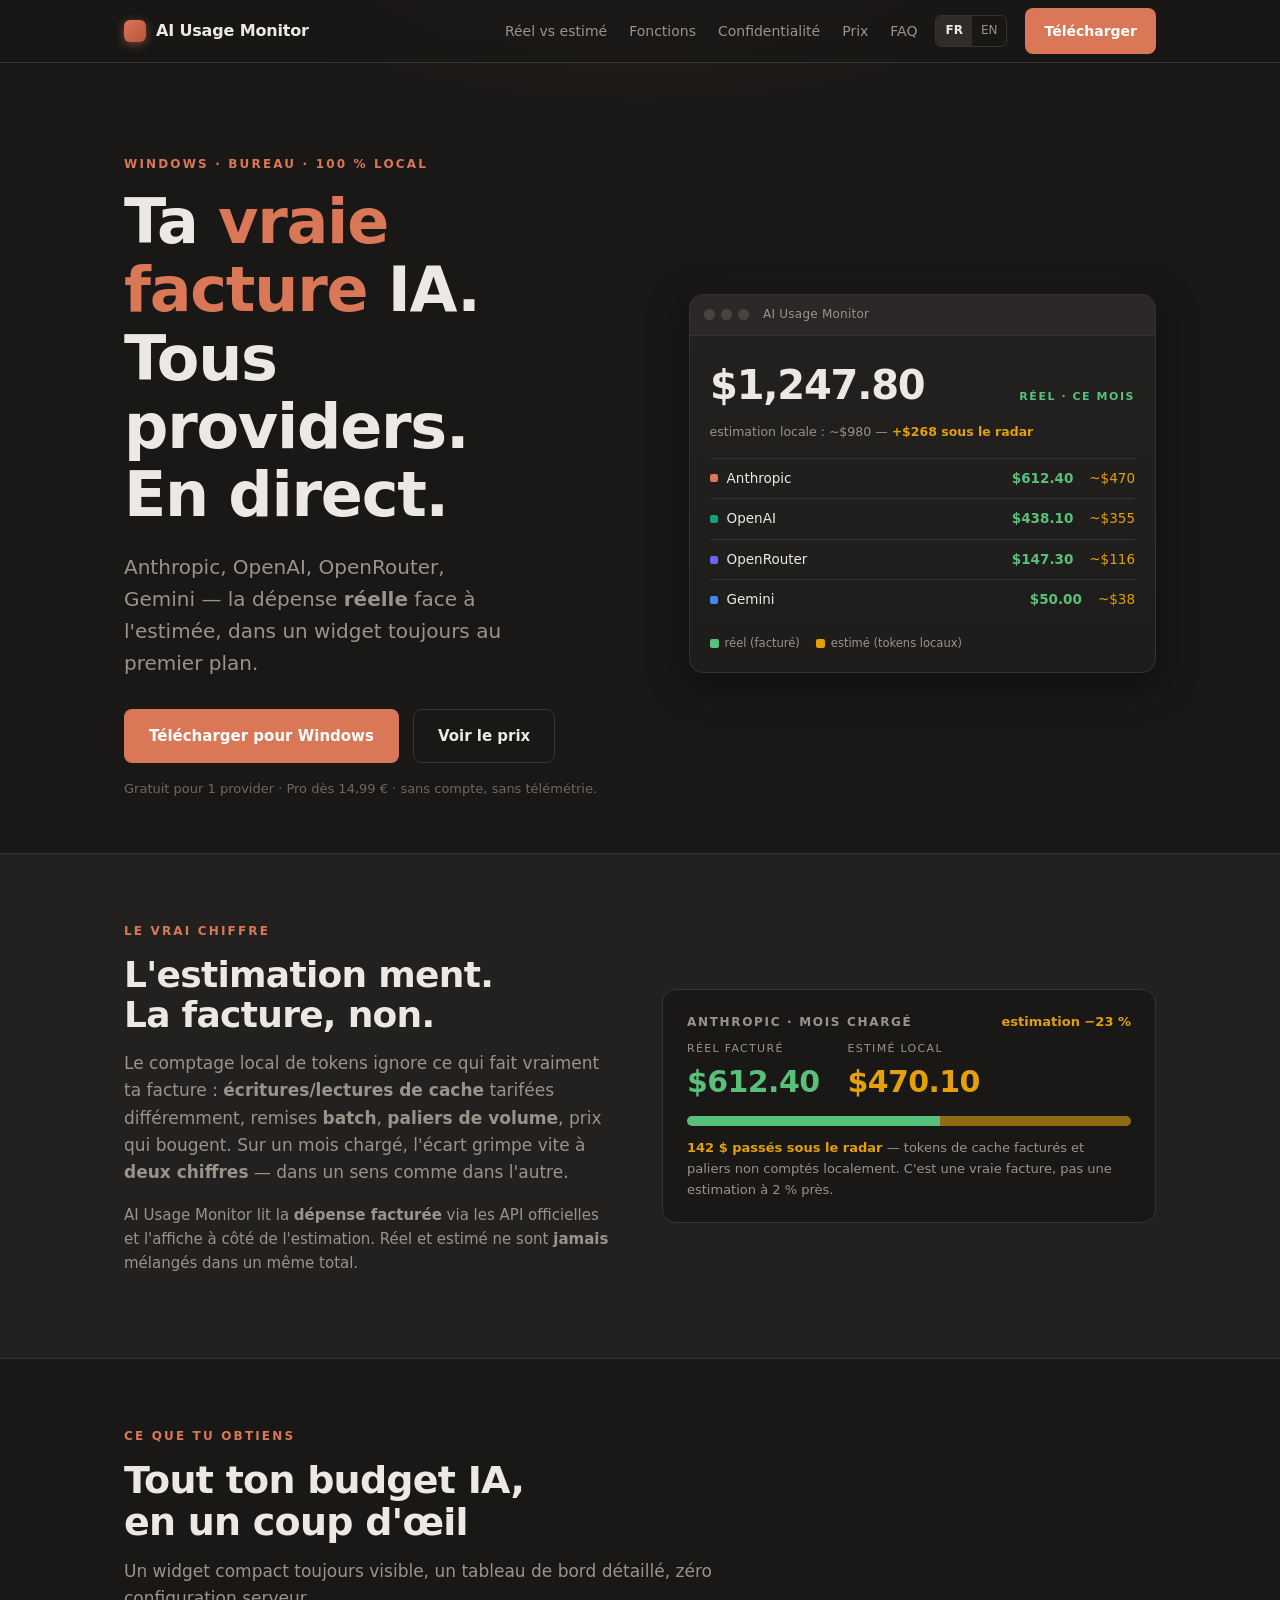
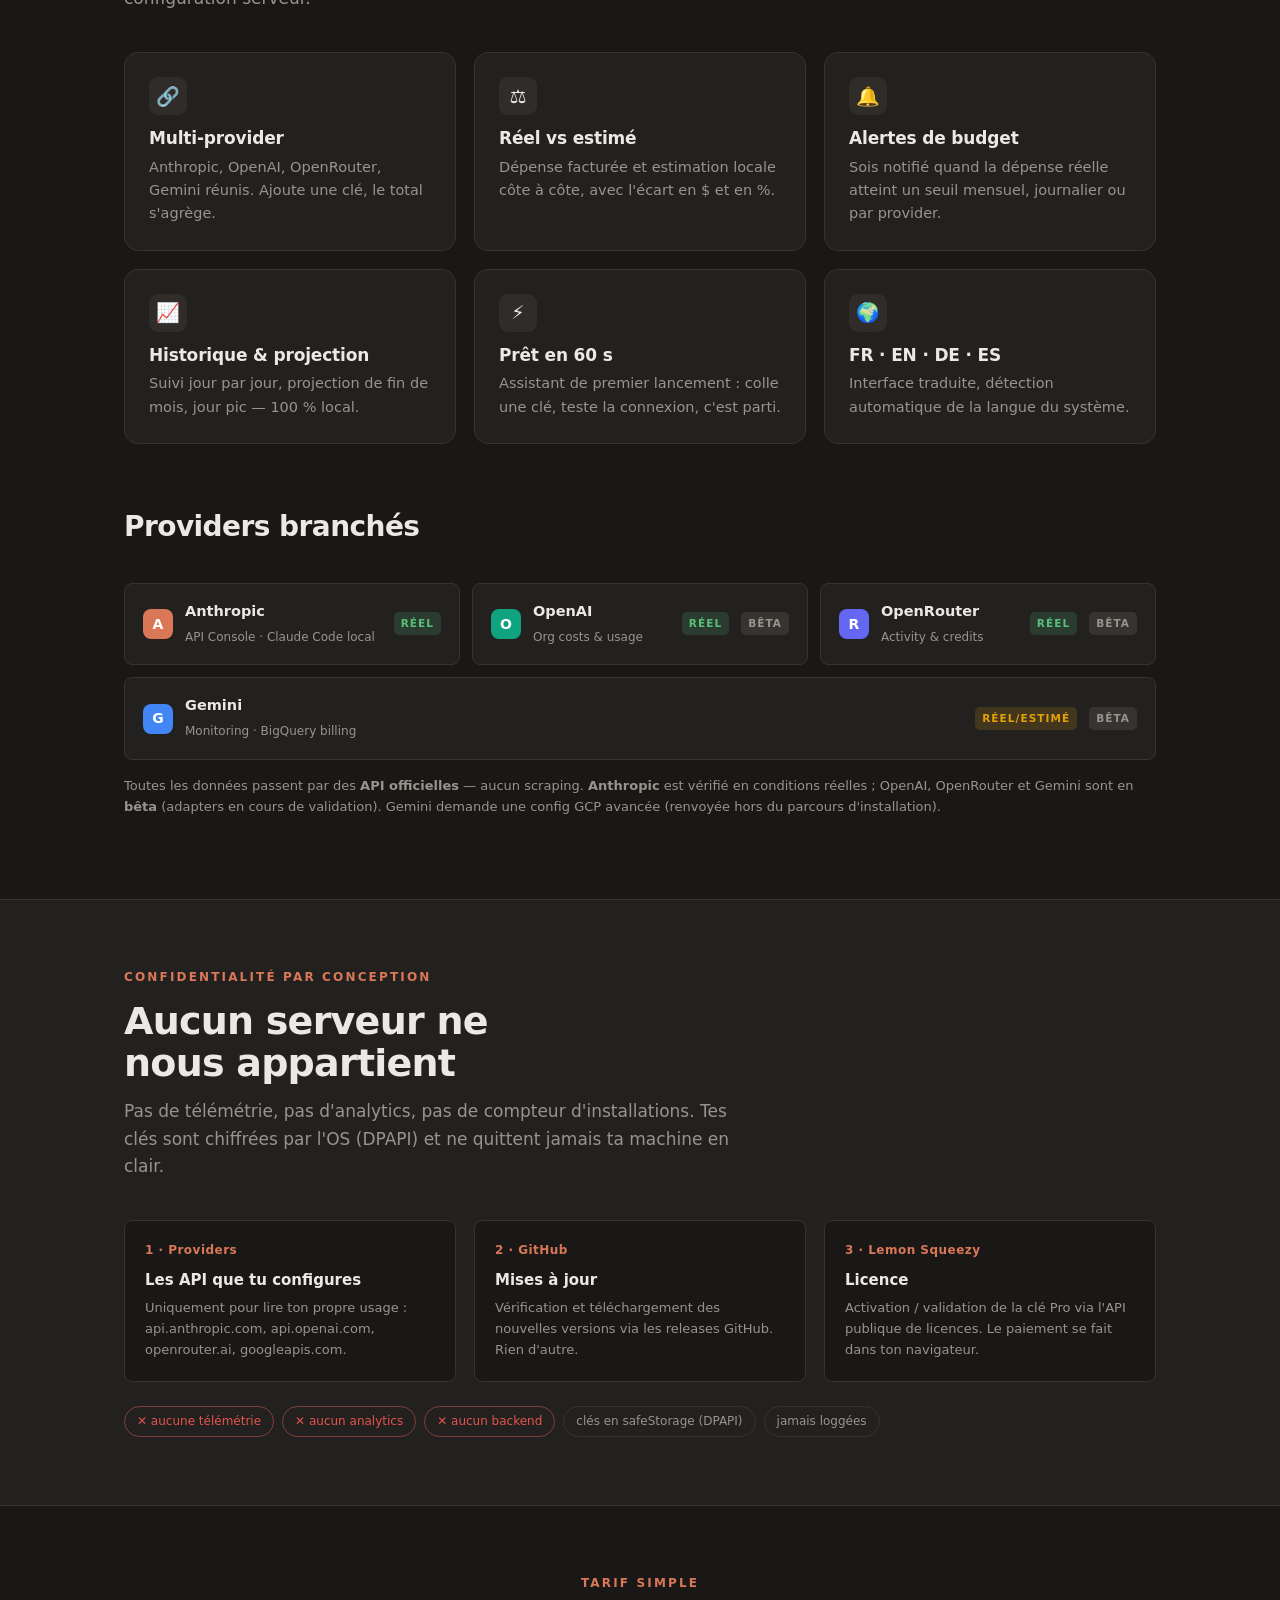
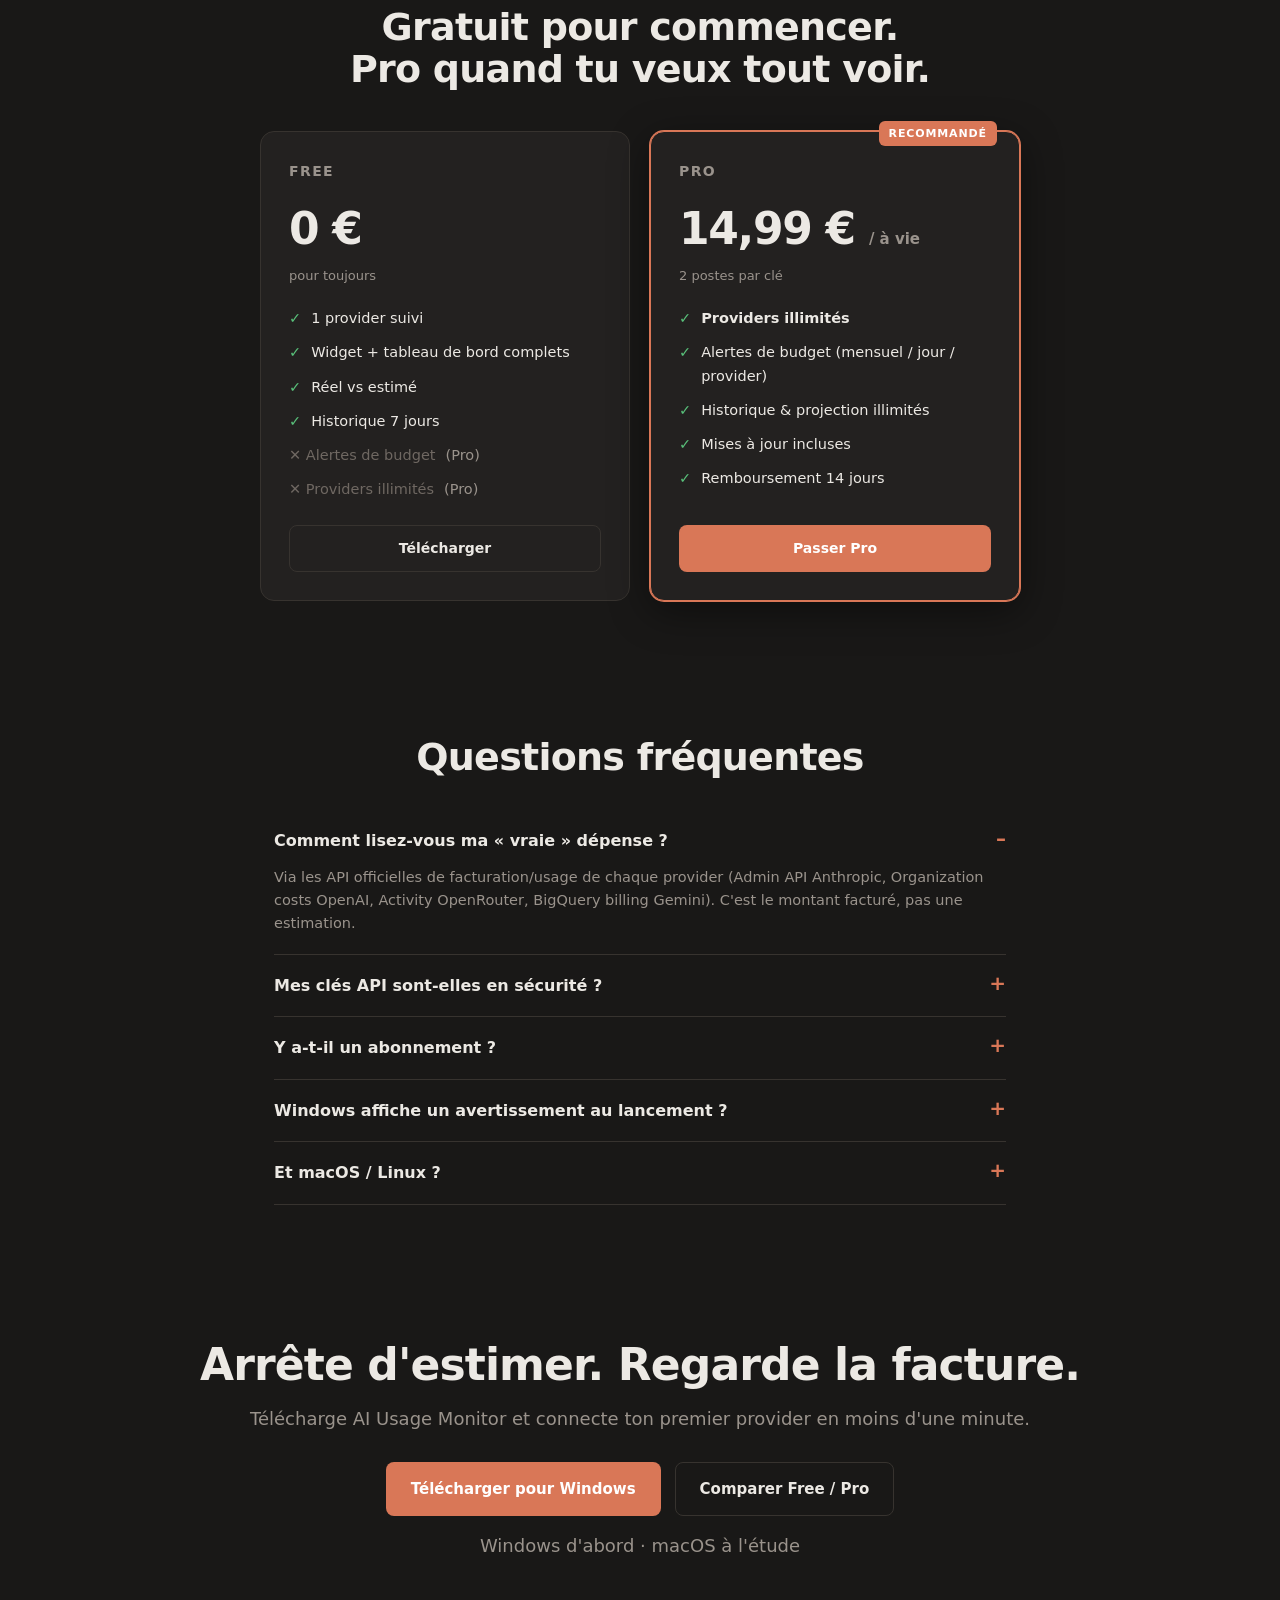
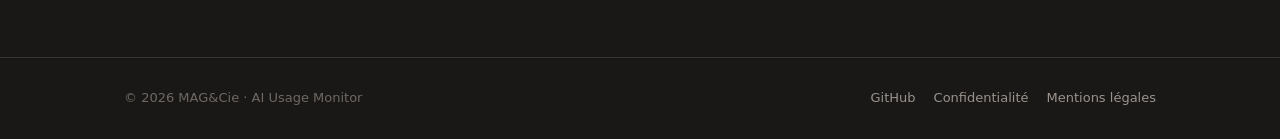
==== index.html @ 749ddde2 "docs(landing): fix demo gaps so estimate visibly undercounts (FR+EN)" ====
<!doctype html>
<html lang="fr">
<head>
<meta charset="utf-8">
<meta name="viewport" content="width=device-width, initial-scale=1">
<title>AI Usage Monitor — Ta vraie facture IA, tous providers, en direct</title>
<meta name="description" content="Suivez votre dépense IA réelle (Anthropic, OpenAI, OpenRouter, Gemini) face à l'estimation, dans un widget Windows 100 % local. Sans télémétrie.">
<link rel="canonical" href="https://mag-cie.github.io/ai-usage-monitor/">
<meta property="og:title" content="AI Usage Monitor">
<meta property="og:description" content="Ta vraie facture IA. Tous providers. En direct.">
<meta property="og:type" content="website">
<meta property="og:url" content="https://mag-cie.github.io/ai-usage-monitor/">
<meta property="og:site_name" content="AI Usage Monitor">
<meta property="og:image" content="https://mag-cie.github.io/ai-usage-monitor/og-image.png">
<meta property="og:image:width" content="1200">
<meta property="og:image:height" content="630">
<meta name="twitter:card" content="summary_large_image">
<meta name="twitter:title" content="AI Usage Monitor — Ta vraie facture IA">
<meta name="twitter:description" content="La dépense IA réelle facturée, face à l'estimation. Tous providers, en direct, 100 % local.">
<meta name="twitter:image" content="https://mag-cie.github.io/ai-usage-monitor/og-image.png">
<meta name="theme-color" content="#191817">
<link rel="icon" href="data:image/svg+xml,%3Csvg xmlns='http://www.w3.org/2000/svg' viewBox='0 0 32 32'%3E%3Crect width='32' height='32' rx='7' fill='%23d97757'/%3E%3Crect x='8' y='16' width='4' height='8' rx='1.5' fill='%23fff'/%3E%3Crect x='14' y='11' width='4' height='13' rx='1.5' fill='%23fff'/%3E%3Crect x='20' y='7' width='4' height='17' rx='1.5' fill='%23fff'/%3E%3C/svg%3E">
<link rel="stylesheet" href="styles.css">
</head>
<body>

<header>
  <div class="wrap nav">
    <a class="brand" href="#top"><span class="dot"></span> AI&nbsp;Usage&nbsp;Monitor</a>
    <nav class="links">
      <a href="#preuve">Réel vs estimé</a>
      <a href="#features">Fonctions</a>
      <a href="#privacy">Confidentialité</a>
      <a href="#pricing">Prix</a>
      <a href="#faq">FAQ</a>
    </nav>
    <span class="lang"><a class="on" href="./">FR</a><a href="en/">EN</a></span>
    <a class="btn" href="#download">Télécharger</a>
  </div>
</header>

<main id="top">
  <section class="hero">
    <div class="wrap hero-grid">
      <div class="reveal">
        <div class="eyebrow">Windows · bureau · 100&nbsp;% local</div>
        <h1>Ta <span class="accent">vraie facture</span> IA.<br>Tous providers. En&nbsp;direct.</h1>
        <p class="lede">Anthropic, OpenAI, OpenRouter, Gemini — la dépense <b>réelle</b> face à l'estimée, dans un widget toujours au premier plan.</p>
        <div class="cta-row">
          <a class="btn lg" href="#download">Télécharger pour Windows</a>
          <a class="btn ghost lg" href="#pricing">Voir le prix</a>
        </div>
        <p class="sub-note">Gratuit pour 1 provider · Pro dès 14,99&nbsp;€ · sans compte, sans télémétrie.</p>
      </div>
      <div class="reveal mock" style="animation-delay:.12s" aria-label="Aperçu du widget">
        <div class="bar"><i></i><i></i><i></i><span class="ttl">AI Usage Monitor</span></div>
        <div class="body">
          <div class="total"><span class="big num">$1,247.80</span><span class="tag">réel · ce mois</span></div>
          <div class="caption">estimation locale : ~$980 — <b style="color:var(--est)">+$268 sous le radar</b></div>
          <div class="prow"><span class="pn"><b style="background:#d97757"></b>Anthropic</span><span class="r num">$612.40</span><span class="e num">~$470</span></div>
          <div class="prow"><span class="pn"><b style="background:#10a37f"></b>OpenAI</span><span class="r num">$438.10</span><span class="e num">~$355</span></div>
          <div class="prow"><span class="pn"><b style="background:#6467f2"></b>OpenRouter</span><span class="r num">$147.30</span><span class="e num">~$116</span></div>
          <div class="prow"><span class="pn"><b style="background:#4285f4"></b>Gemini</span><span class="r num">$50.00</span><span class="e num">~$38</span></div>
          <div class="legend">
            <span><i style="background:var(--real)"></i>réel (facturé)</span>
            <span><i style="background:var(--est)"></i>estimé (tokens locaux)</span>
          </div>
        </div>
      </div>
    </div>
  </section>

  <section id="preuve" class="proof">
    <div class="wrap proof-grid">
      <div>
        <div class="eyebrow">Le vrai chiffre</div>
        <h2 style="font-size:clamp(26px,4vw,36px);font-weight:800">L'estimation ment. La facture, non.</h2>
        <p class="muted" style="font-size:17px;margin-top:16px">Le comptage local de tokens ignore ce qui fait vraiment ta facture : <b>écritures/lectures de cache</b> tarifées différemment, remises <b>batch</b>, <b>paliers de volume</b>, prix qui bougent. Sur un mois chargé, l'écart grimpe vite à <b>deux chiffres</b> — dans un sens comme dans l'autre.</p>
        <p class="muted" style="font-size:15px">AI Usage Monitor lit la <b>dépense facturée</b> via les API officielles et l'affiche à côté de l'estimation. Réel et estimé ne sont <b>jamais</b> mélangés dans un même total.</p>
      </div>
      <div class="gap-card">
        <div class="gap-head"><span class="k">Anthropic · mois chargé</span><span class="gap-delta">estimation −23&nbsp;%</span></div>
        <div class="gap-nums">
          <div class="b real"><div class="lbl">Réel facturé</div><div class="v num">$612.40</div></div>
          <div class="b est"><div class="lbl">Estimé local</div><div class="v num">$470.10</div></div>
        </div>
        <div class="gap-bar"><span class="fill-r" style="width:57%"></span><span class="fill-e" style="width:43%"></span></div>
        <p style="font-size:13px;margin:12px 0 0"><b style="color:var(--est)">142&nbsp;$ passés sous le radar</b> <span class="muted">— tokens de cache facturés et paliers non comptés localement. C'est une vraie facture, pas une estimation à 2&nbsp;% près.</span></p>
      </div>
    </div>
  </section>

  <section id="features">
    <div class="wrap">
      <div class="section-head">
        <div class="eyebrow">Ce que tu obtiens</div>
        <h2>Tout ton budget IA, en un coup d'œil</h2>
        <p>Un widget compact toujours visible, un tableau de bord détaillé, zéro configuration serveur.</p>
      </div>
      <div class="feat-grid">
        <div class="card"><div class="ico">🔗</div><h3>Multi-provider</h3><p>Anthropic, OpenAI, OpenRouter, Gemini réunis. Ajoute une clé, le total s'agrège.</p></div>
        <div class="card"><div class="ico">⚖️</div><h3>Réel vs estimé</h3><p>Dépense facturée et estimation locale côte à côte, avec l'écart en $ et en&nbsp;%.</p></div>
        <div class="card"><div class="ico">🔔</div><h3>Alertes de budget</h3><p>Sois notifié quand la dépense réelle atteint un seuil mensuel, journalier ou par provider.</p></div>
        <div class="card"><div class="ico">📈</div><h3>Historique &amp; projection</h3><p>Suivi jour par jour, projection de fin de mois, jour pic — 100&nbsp;% local.</p></div>
        <div class="card"><div class="ico">⚡</div><h3>Prêt en 60&nbsp;s</h3><p>Assistant de premier lancement : colle une clé, teste la connexion, c'est parti.</p></div>
        <div class="card"><div class="ico">🌍</div><h3>FR · EN · DE · ES</h3><p>Interface traduite, détection automatique de la langue du système.</p></div>
      </div>
    </div>
  </section>

  <section style="padding-top:0">
    <div class="wrap">
      <div class="section-head"><h2 style="font-size:clamp(22px,3vw,28px)">Providers branchés</h2></div>
      <div class="prov-row">
        <div class="prov"><span class="pdot" style="background:#d97757">A</span><span class="pmeta"><b>Anthropic</b><span>API Console · Claude Code local</span></span><span class="badge real">réel</span></div>
        <div class="prov"><span class="pdot" style="background:#10a37f">O</span><span class="pmeta"><b>OpenAI</b><span>Org costs &amp; usage</span></span><span class="badge real">réel</span><span class="badge beta">bêta</span></div>
        <div class="prov"><span class="pdot" style="background:#6467f2">R</span><span class="pmeta"><b>OpenRouter</b><span>Activity &amp; credits</span></span><span class="badge real">réel</span><span class="badge beta">bêta</span></div>
        <div class="prov"><span class="pdot" style="background:#4285f4">G</span><span class="pmeta"><b>Gemini</b><span>Monitoring · BigQuery billing</span></span><span class="badge est">réel/estimé</span><span class="badge beta">bêta</span></div>
      </div>
      <p class="muted" style="font-size:13px;margin-top:16px">Toutes les données passent par des <b>API officielles</b> — aucun scraping. <b>Anthropic</b> est vérifié en conditions réelles ; OpenAI, OpenRouter et Gemini sont en <b>bêta</b> (adapters en cours de validation). Gemini demande une config GCP avancée (renvoyée hors du parcours d'installation).</p>
    </div>
  </section>

  <section id="privacy" class="privacy">
    <div class="wrap">
      <div class="section-head">
        <div class="eyebrow">Confidentialité par conception</div>
        <h2>Aucun serveur ne nous appartient</h2>
        <p>Pas de télémétrie, pas d'analytics, pas de compteur d'installations. Tes clés sont chiffrées par l'OS (DPAPI) et ne quittent jamais ta machine en clair.</p>
      </div>
      <div class="dest-grid">
        <div class="dest"><div class="n">1 · Providers</div><h4>Les API que tu configures</h4><p>Uniquement pour lire ton propre usage : api.anthropic.com, api.openai.com, openrouter.ai, googleapis.com.</p></div>
        <div class="dest"><div class="n">2 · GitHub</div><h4>Mises à jour</h4><p>Vérification et téléchargement des nouvelles versions via les releases GitHub. Rien d'autre.</p></div>
        <div class="dest"><div class="n">3 · Lemon Squeezy</div><h4>Licence</h4><p>Activation / validation de la clé Pro via l'API publique de licences. Le paiement se fait dans ton navigateur.</p></div>
      </div>
      <div class="pill-list">
        <span class="pill no">✕ aucune télémétrie</span>
        <span class="pill no">✕ aucun analytics</span>
        <span class="pill no">✕ aucun backend</span>
        <span class="pill">clés en safeStorage (DPAPI)</span>
        <span class="pill">jamais loggées</span>
      </div>
    </div>
  </section>

  <section id="pricing">
    <div class="wrap">
      <div class="section-head" style="text-align:center;margin-left:auto;margin-right:auto">
        <div class="eyebrow">Tarif simple</div>
        <h2>Gratuit pour commencer. Pro quand tu veux tout voir.</h2>
      </div>
      <div class="price-grid">
        <div class="plan">
          <div class="pname">Free</div>
          <div class="amount num">0&nbsp;€</div>
          <span class="muted" style="font-size:13px">pour toujours</span>
          <ul>
            <li>1 provider suivi</li>
            <li>Widget + tableau de bord complets</li>
            <li>Réel vs estimé</li>
            <li>Historique 7 jours</li>
            <li class="off">✕&nbsp;Alertes de budget <span class="muted">(Pro)</span></li>
            <li class="off">✕&nbsp;Providers illimités <span class="muted">(Pro)</span></li>
          </ul>
          <a class="btn ghost" href="#download">Télécharger</a>
        </div>
        <div class="plan pro">
          <span class="flag">Recommandé</span>
          <div class="pname">Pro</div>
          <div class="amount num">14,99&nbsp;€ <small>/ à vie</small></div>
          <span class="muted" style="font-size:13px">2 postes par clé</span>
          <ul>
            <li><b>Providers illimités</b></li>
            <li>Alertes de budget (mensuel / jour / provider)</li>
            <li>Historique &amp; projection illimités</li>
            <li>Mises à jour incluses</li>
            <li>Remboursement 14 jours</li>
          </ul>
          <a class="btn" href="https://magcie.lemonsqueezy.com/checkout/buy/094a9c50-e5b5-4889-94c3-867349fbf61a" target="_blank" rel="noopener">Passer Pro</a>
        </div>
      </div>
    </div>
  </section>

  <section id="faq">
    <div class="wrap faq">
      <div class="section-head" style="text-align:center;margin:0 auto 32px"><h2>Questions fréquentes</h2></div>
      <details open><summary>Comment lisez-vous ma « vraie » dépense ?</summary><p>Via les API officielles de facturation/usage de chaque provider (Admin API Anthropic, Organization costs OpenAI, Activity OpenRouter, BigQuery billing Gemini). C'est le montant facturé, pas une estimation.</p></details>
      <details><summary>Mes clés API sont-elles en sécurité ?</summary><p>Oui. Elles sont chiffrées par l'OS (Windows DPAPI via Electron safeStorage) avant d'atteindre le disque, ne sont jamais journalisées, et ne sont envoyées qu'à l'API de leur propre provider.</p></details>
      <details><summary>Y a-t-il un abonnement ?</summary><p>Non. Pro est un achat unique (14,99&nbsp;€) avec 2 activations et les mises à jour incluses. La version Free reste gratuite indéfiniment.</p></details>
      <details><summary>Windows affiche un avertissement au lancement ?</summary><p>Les premières versions ne sont pas encore signées avec un certificat OV, donc SmartScreen peut afficher « éditeur inconnu ». L'installeur est scanné <a href="https://www.virustotal.com/gui/file/211940d1a365744413a5d4d427f3b72f94df68ee7dd08477f4fdba38e0e2add4/detection" target="_blank" rel="noopener"><b>0 détection sur VirusTotal</b></a> ; clique « Informations complémentaires → Exécuter quand même ».</p></details>
      <details><summary>Et macOS / Linux ?</summary><p>La version Windows est disponible en premier ; macOS et Linux sont à l'étude.</p></details>
    </div>
  </section>

  <section id="download" class="final">
    <div class="wrap">
      <h2>Arrête d'estimer. Regarde la facture.</h2>
      <p>Télécharge AI Usage Monitor et connecte ton premier provider en moins d'une minute.</p>
      <div class="cta-row" style="justify-content:center;display:flex;gap:14px;flex-wrap:wrap">
        <a class="btn lg" href="https://github.com/MAG-Cie/ai-usage-monitor/releases/latest" target="_blank" rel="noopener">Télécharger pour Windows</a>
        <a class="btn ghost lg" href="#pricing">Comparer Free / Pro</a>
      </div>
      <p class="waitlist">Windows d'abord · macOS à l'étude</p>
    </div>
  </section>
</main>

<footer>
  <div class="wrap foot">
    <span>© 2026 MAG&amp;Cie · AI Usage Monitor</span>
    <span style="display:flex;gap:18px;flex-wrap:wrap">
      <a href="https://github.com/MAG-Cie/ai-usage-monitor" target="_blank" rel="noopener">GitHub</a>
      <a href="confidentialite/">Confidentialité</a>
      <a href="mentions-legales/">Mentions légales</a>
    </span>
  </div>
</footer>
</body>
</html>
---- styles.css ----
:root {
  --bg: #191817; --panel: #232120; --panel-2: #2b2827; --raised: #302c2a;
  --fg: #ece9e4; --muted: #9a938c; --faint: #6f6862; --border: #37332f;
  --accent: #d97757; --accent-hover: #c9663f; --accent-fg: #ffffff;
  --real: #59c07a; --est: #e3a008; --danger: #e5534b;
  --radius: 14px; --radius-sm: 8px;
  --maxw: 1080px;
  --shadow: 0 10px 40px rgba(0,0,0,.45);
  --font: "Segoe UI", system-ui, -apple-system, "Helvetica Neue", Arial, sans-serif;
}
* { box-sizing: border-box; }
html { scroll-behavior: smooth; }
body {
  margin: 0; background: var(--bg); color: var(--fg);
  font-family: var(--font); font-size: 16px; line-height: 1.6;
  -webkit-font-smoothing: antialiased; overflow-x: hidden;
}
.wrap { max-width: var(--maxw); margin: 0 auto; padding: 0 24px; }
a { color: inherit; text-decoration: none; }
h1, h2, h3 { margin: 0; line-height: 1.1; text-wrap: balance; letter-spacing: -.02em; }
.num { font-variant-numeric: tabular-nums; }
.eyebrow { text-transform: uppercase; letter-spacing: .18em; font-size: 12px; font-weight: 700; color: var(--accent); margin-bottom: 14px; }
.muted { color: var(--muted); }

header { position: sticky; top: 0; z-index: 20; background: color-mix(in srgb, var(--bg) 82%, transparent); backdrop-filter: blur(12px); border-bottom: 1px solid var(--border); }
.nav { display: flex; align-items: center; gap: 18px; height: 62px; }
.brand { display: flex; align-items: center; gap: 10px; font-weight: 700; letter-spacing: -.01em; }
.brand .dot { width: 22px; height: 22px; border-radius: 6px; background: linear-gradient(135deg, var(--accent), #b8543a); box-shadow: 0 2px 10px rgba(217,119,87,.5); }
.nav .links { display: flex; gap: 22px; margin-left: auto; }
.nav .links a { color: var(--muted); font-size: 14px; font-weight: 500; }
.nav .links a:hover { color: var(--fg); }
.lang { display: inline-flex; border: 1px solid var(--border); border-radius: 6px; overflow: hidden; font-size: 12px; }
.lang a { padding: 5px 9px; color: var(--muted); }
.lang a.on { background: var(--raised); color: var(--fg); font-weight: 700; }
.btn { display: inline-flex; align-items: center; gap: 8px; justify-content: center; padding: 11px 18px; border-radius: var(--radius-sm); font-weight: 600; font-size: 14px; background: var(--accent); color: var(--accent-fg); border: 1px solid transparent; cursor: pointer; transition: background .15s ease, transform .15s ease, border-color .15s ease; white-space: nowrap; }
.btn:hover { background: var(--accent-hover); }
.btn.ghost { background: transparent; color: var(--fg); border-color: var(--border); }
.btn.ghost:hover { border-color: var(--accent); }
.btn.lg { padding: 14px 24px; font-size: 15px; }
@media (max-width: 720px) { .nav .links { display: none; } }

.hero { position: relative; padding: 92px 0 40px; }
.hero::before { content: ""; position: absolute; inset: -200px 0 auto 0; height: 520px; z-index: -1; background: radial-gradient(60% 70% at 50% 0%, rgba(217,119,87,.16), transparent 70%); }
.hero-grid { display: grid; grid-template-columns: 1.05fr .95fr; gap: 48px; align-items: center; }
.hero h1 { font-size: clamp(38px, 6vw, 62px); font-weight: 800; }
.hero h1 .accent { color: var(--accent); }
.hero .lede { font-size: clamp(17px, 2.2vw, 20px); color: var(--muted); margin: 22px 0 30px; max-width: 30ch; }
.hero .cta-row { display: flex; gap: 14px; flex-wrap: wrap; align-items: center; }
.hero .sub-note { margin-top: 16px; font-size: 13px; color: var(--faint); }
@media (max-width: 900px) { .hero-grid { grid-template-columns: 1fr; gap: 36px; } .hero { padding: 60px 0 20px; } }

.mock { background: linear-gradient(180deg, var(--panel), #1f1d1c); border: 1px solid var(--border); border-radius: var(--radius); box-shadow: var(--shadow); overflow: hidden; }
.mock .bar { display: flex; align-items: center; gap: 6px; padding: 10px 14px; border-bottom: 1px solid var(--border); background: var(--panel-2); }
.mock .bar i { width: 11px; height: 11px; border-radius: 50%; display: inline-block; background: #4a4441; }
.mock .bar .ttl { margin-left: 8px; font-size: 12px; color: var(--muted); letter-spacing: .02em; }
.mock .body { padding: 18px 20px 20px; }
.mock .total { display: flex; align-items: baseline; justify-content: space-between; margin-bottom: 4px; }
.mock .total .big { font-size: 40px; font-weight: 800; letter-spacing: -.03em; }
.mock .total .tag { font-size: 11px; text-transform: uppercase; letter-spacing: .14em; color: var(--real); font-weight: 700; }
.mock .caption { font-size: 12.5px; color: var(--muted); margin-bottom: 16px; }
.mock .prow { display: grid; grid-template-columns: 1fr auto auto; gap: 10px 16px; align-items: center; padding: 9px 0; border-top: 1px solid var(--border); font-size: 13.5px; }
.mock .prow .pn { display: flex; align-items: center; gap: 9px; color: var(--fg); }
.mock .prow .pn b { width: 8px; height: 8px; border-radius: 2px; display: inline-block; }
.mock .prow .r { color: var(--real); font-weight: 700; }
.mock .prow .e { color: var(--est); }
.mock .legend { display: flex; gap: 16px; margin-top: 14px; font-size: 11.5px; color: var(--muted); }
.mock .legend span { display: inline-flex; align-items: center; gap: 6px; }
.mock .legend i { width: 9px; height: 9px; border-radius: 2px; display: inline-block; }

section { padding: 68px 0; }
.section-head { max-width: 60ch; margin-bottom: 40px; }
.section-head h2 { font-size: clamp(26px, 4vw, 38px); font-weight: 800; }
.section-head p { color: var(--muted); font-size: 17px; margin-top: 14px; }

.proof { background: var(--panel); border-top: 1px solid var(--border); border-bottom: 1px solid var(--border); }
.proof-grid { display: grid; grid-template-columns: 1fr 1fr; gap: 44px; align-items: center; }
.gap-card { background: var(--bg); border: 1px solid var(--border); border-radius: var(--radius); padding: 22px 24px; }
.gap-head { display: flex; justify-content: space-between; align-items: baseline; margin-bottom: 8px; }
.gap-head .k { font-size: 12px; text-transform: uppercase; letter-spacing: .14em; color: var(--muted); font-weight: 700; }
.gap-delta { font-size: 13px; color: var(--est); font-weight: 700; }
.gap-nums { display: flex; gap: 28px; margin: 6px 0 4px; }
.gap-nums .b .lbl { font-size: 11px; text-transform: uppercase; letter-spacing: .12em; color: var(--muted); }
.gap-nums .b .v { font-size: 30px; font-weight: 800; letter-spacing: -.02em; }
.gap-nums .real .v { color: var(--real); }
.gap-nums .est .v { color: var(--est); }
.gap-bar { height: 10px; border-radius: 6px; background: var(--panel-2); overflow: hidden; display: flex; margin-top: 10px; }
.gap-bar .fill-r { background: var(--real); }
.gap-bar .fill-e { background: var(--est); opacity: .55; }
@media (max-width: 860px) { .proof-grid { grid-template-columns: 1fr; gap: 28px; } }

.feat-grid { display: grid; grid-template-columns: repeat(3, 1fr); gap: 18px; }
.card { background: var(--panel); border: 1px solid var(--border); border-radius: var(--radius); padding: 24px; transition: border-color .15s ease, transform .15s ease; }
.card:hover { border-color: color-mix(in srgb, var(--accent) 40%, var(--border)); transform: translateY(-2px); }
.card .ico { width: 38px; height: 38px; border-radius: 9px; display: grid; place-items: center; background: var(--raised); margin-bottom: 14px; font-size: 19px; }
.card h3 { font-size: 17px; font-weight: 700; margin-bottom: 8px; letter-spacing: -.01em; }
.card p { color: var(--muted); font-size: 14.5px; margin: 0; }
@media (max-width: 860px) { .feat-grid { grid-template-columns: 1fr; } }

.prov-row { display: flex; flex-wrap: wrap; gap: 12px; }
.prov { display: flex; align-items: center; gap: 12px; flex: 1 1 220px; background: var(--panel); border: 1px solid var(--border); border-radius: var(--radius-sm); padding: 16px 18px; }
.prov .pdot { width: 30px; height: 30px; border-radius: 8px; display: grid; place-items: center; font-weight: 800; font-size: 14px; color: #fff; }
.prov .pmeta b { display: block; font-size: 14.5px; }
.prov .pmeta span { font-size: 12px; color: var(--muted); }
.badge { font-size: 10.5px; text-transform: uppercase; letter-spacing: .1em; font-weight: 700; padding: 3px 7px; border-radius: 5px; margin-left: auto; }
.badge.real { color: var(--real); background: color-mix(in srgb, var(--real) 16%, transparent); }
.badge.est { color: var(--est); background: color-mix(in srgb, var(--est) 16%, transparent); }
.badge.beta { color: var(--muted); background: color-mix(in srgb, var(--muted) 16%, transparent); }
.prov .badge + .badge { margin-left: 0; }

.privacy { background: var(--panel); border-top: 1px solid var(--border); border-bottom: 1px solid var(--border); }
.dest-grid { display: grid; grid-template-columns: repeat(3, 1fr); gap: 18px; margin-top: 8px; }
.dest { background: var(--bg); border: 1px solid var(--border); border-radius: var(--radius-sm); padding: 20px; }
.dest .n { font-size: 12px; color: var(--accent); font-weight: 700; letter-spacing: .04em; }
.dest h4 { margin: 8px 0 6px; font-size: 15px; }
.dest p { margin: 0; font-size: 13px; color: var(--muted); }
.pill-list { display: flex; flex-wrap: wrap; gap: 8px; margin-top: 24px; }
.pill { font-size: 12px; color: var(--muted); border: 1px solid var(--border); border-radius: 999px; padding: 5px 12px; }
.pill.no { color: var(--danger); border-color: color-mix(in srgb, var(--danger) 40%, var(--border)); }
@media (max-width: 860px) { .dest-grid { grid-template-columns: 1fr; } }

.price-grid { display: grid; grid-template-columns: 1fr 1fr; gap: 20px; max-width: 760px; margin: 0 auto; }
.plan { background: var(--panel); border: 1px solid var(--border); border-radius: var(--radius); padding: 28px; display: flex; flex-direction: column; }
.plan.pro { border-color: var(--accent); position: relative; box-shadow: 0 0 0 1px var(--accent), var(--shadow); }
.plan .flag { position: absolute; top: -11px; right: 22px; background: var(--accent); color: #fff; font-size: 11px; font-weight: 700; letter-spacing: .08em; text-transform: uppercase; padding: 4px 10px; border-radius: 6px; }
.plan .pname { font-size: 14px; text-transform: uppercase; letter-spacing: .1em; color: var(--muted); font-weight: 700; }
.plan .amount { font-size: 44px; font-weight: 800; letter-spacing: -.03em; margin: 12px 0 2px; }
.plan .amount small { font-size: 15px; font-weight: 600; color: var(--muted); letter-spacing: 0; }
.plan ul { list-style: none; padding: 0; margin: 20px 0 24px; display: flex; flex-direction: column; gap: 11px; }
.plan li { font-size: 14.5px; display: flex; gap: 10px; align-items: flex-start; }
.plan li::before { content: "✓"; color: var(--real); font-weight: 800; }
.plan li.off { color: var(--faint); }
.plan li.off::before { display: none; }
.plan .btn { margin-top: auto; }
@media (max-width: 720px) { .price-grid { grid-template-columns: 1fr; } }

.faq { max-width: 780px; margin: 0 auto; }
details { border-bottom: 1px solid var(--border); padding: 18px 0; }
details summary { cursor: pointer; font-weight: 600; font-size: 16px; list-style: none; display: flex; justify-content: space-between; gap: 16px; }
details summary::-webkit-details-marker { display: none; }
details summary::after { content: "+"; color: var(--accent); font-weight: 700; font-size: 20px; line-height: 1; }
details[open] summary::after { content: "–"; }
details p { color: var(--muted); font-size: 14.5px; margin: 12px 0 0; }

.final { text-align: center; }
.final h2 { font-size: clamp(28px, 5vw, 44px); font-weight: 800; }
.final p { color: var(--muted); font-size: 18px; margin: 16px 0 28px; }
.waitlist { margin-top: 18px; font-size: 13px; color: var(--faint); }
.waitlist a { color: var(--accent); }
footer { border-top: 1px solid var(--border); padding: 30px 0; color: var(--faint); font-size: 13px; }
.foot { display: flex; justify-content: space-between; gap: 16px; flex-wrap: wrap; align-items: center; }
.foot a { color: var(--muted); }
.foot a:hover { color: var(--fg); }

.reveal { opacity: 0; transform: translateY(14px); animation: rise .7s cubic-bezier(.2,.7,.2,1) forwards; }
@keyframes rise { to { opacity: 1; transform: none; } }
@media (prefers-reduced-motion: reduce) { .reveal { animation: none; opacity: 1; transform: none; } html { scroll-behavior: auto; } }
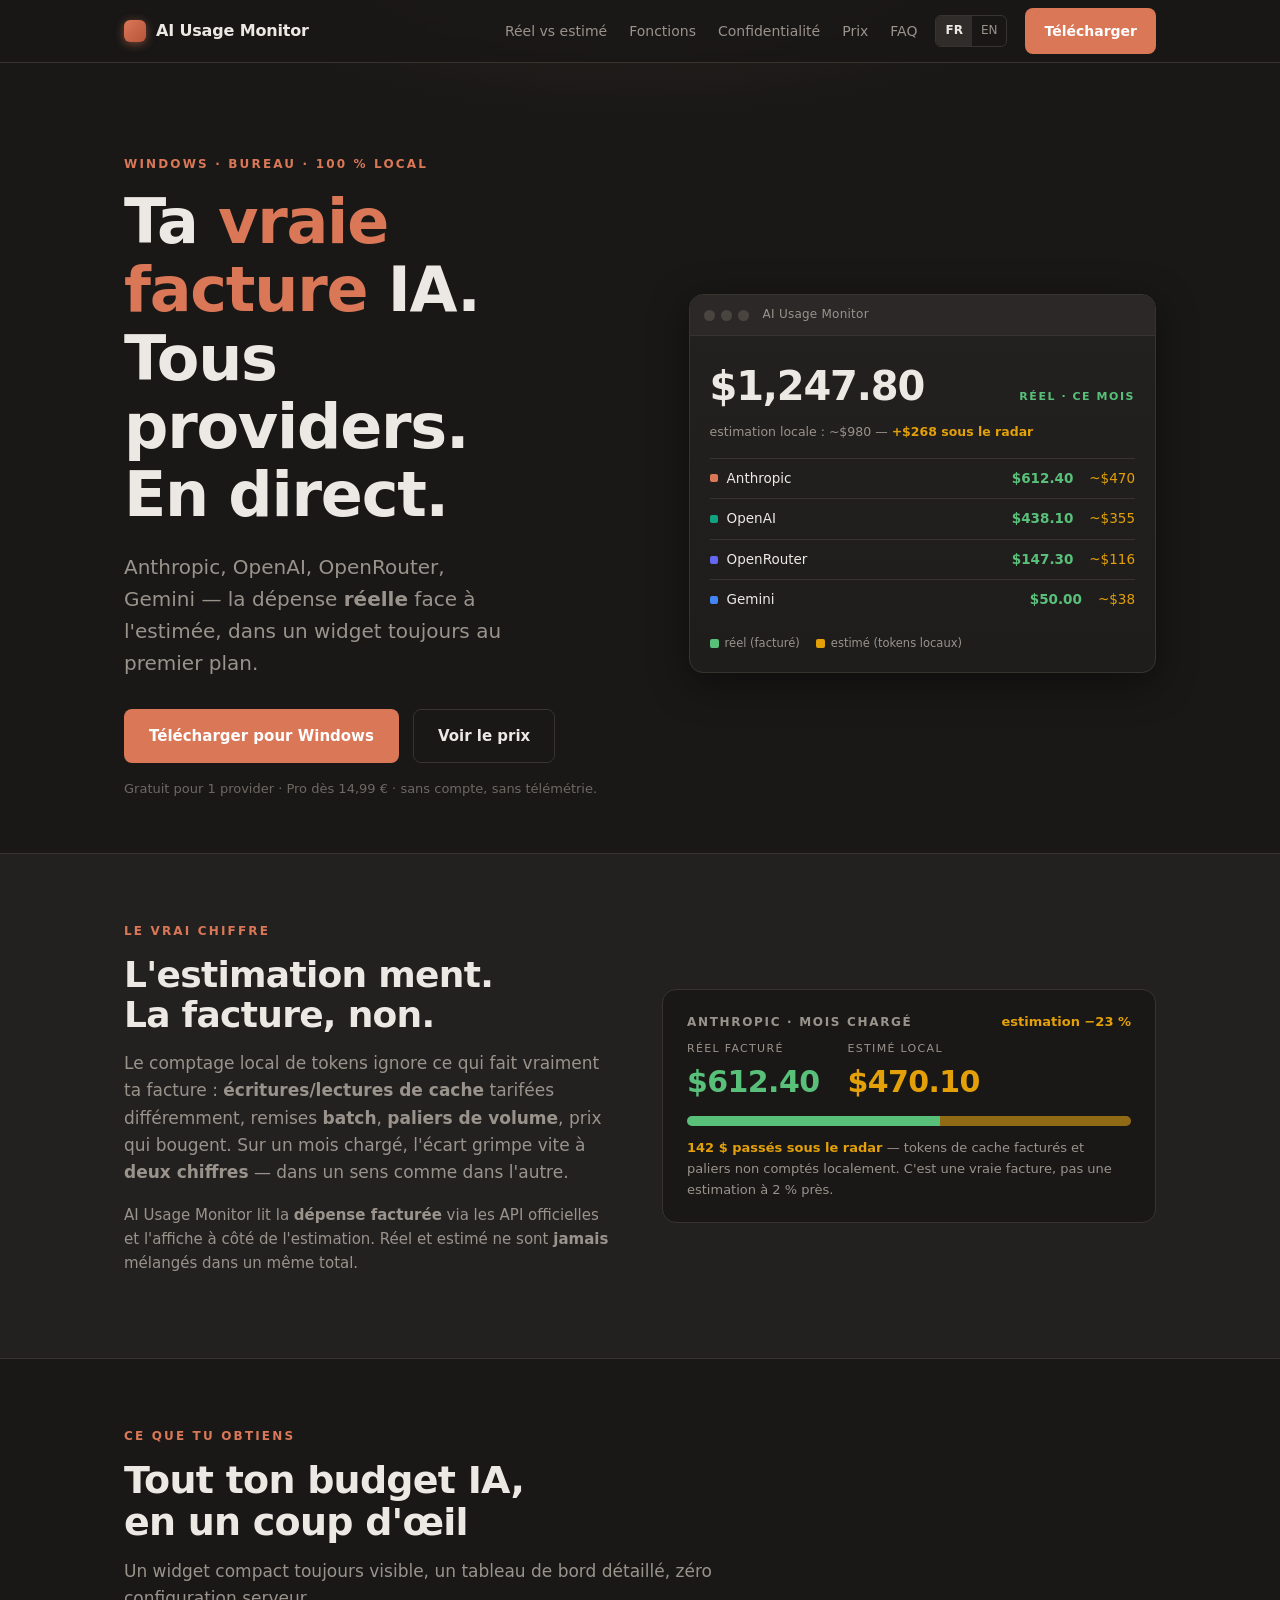
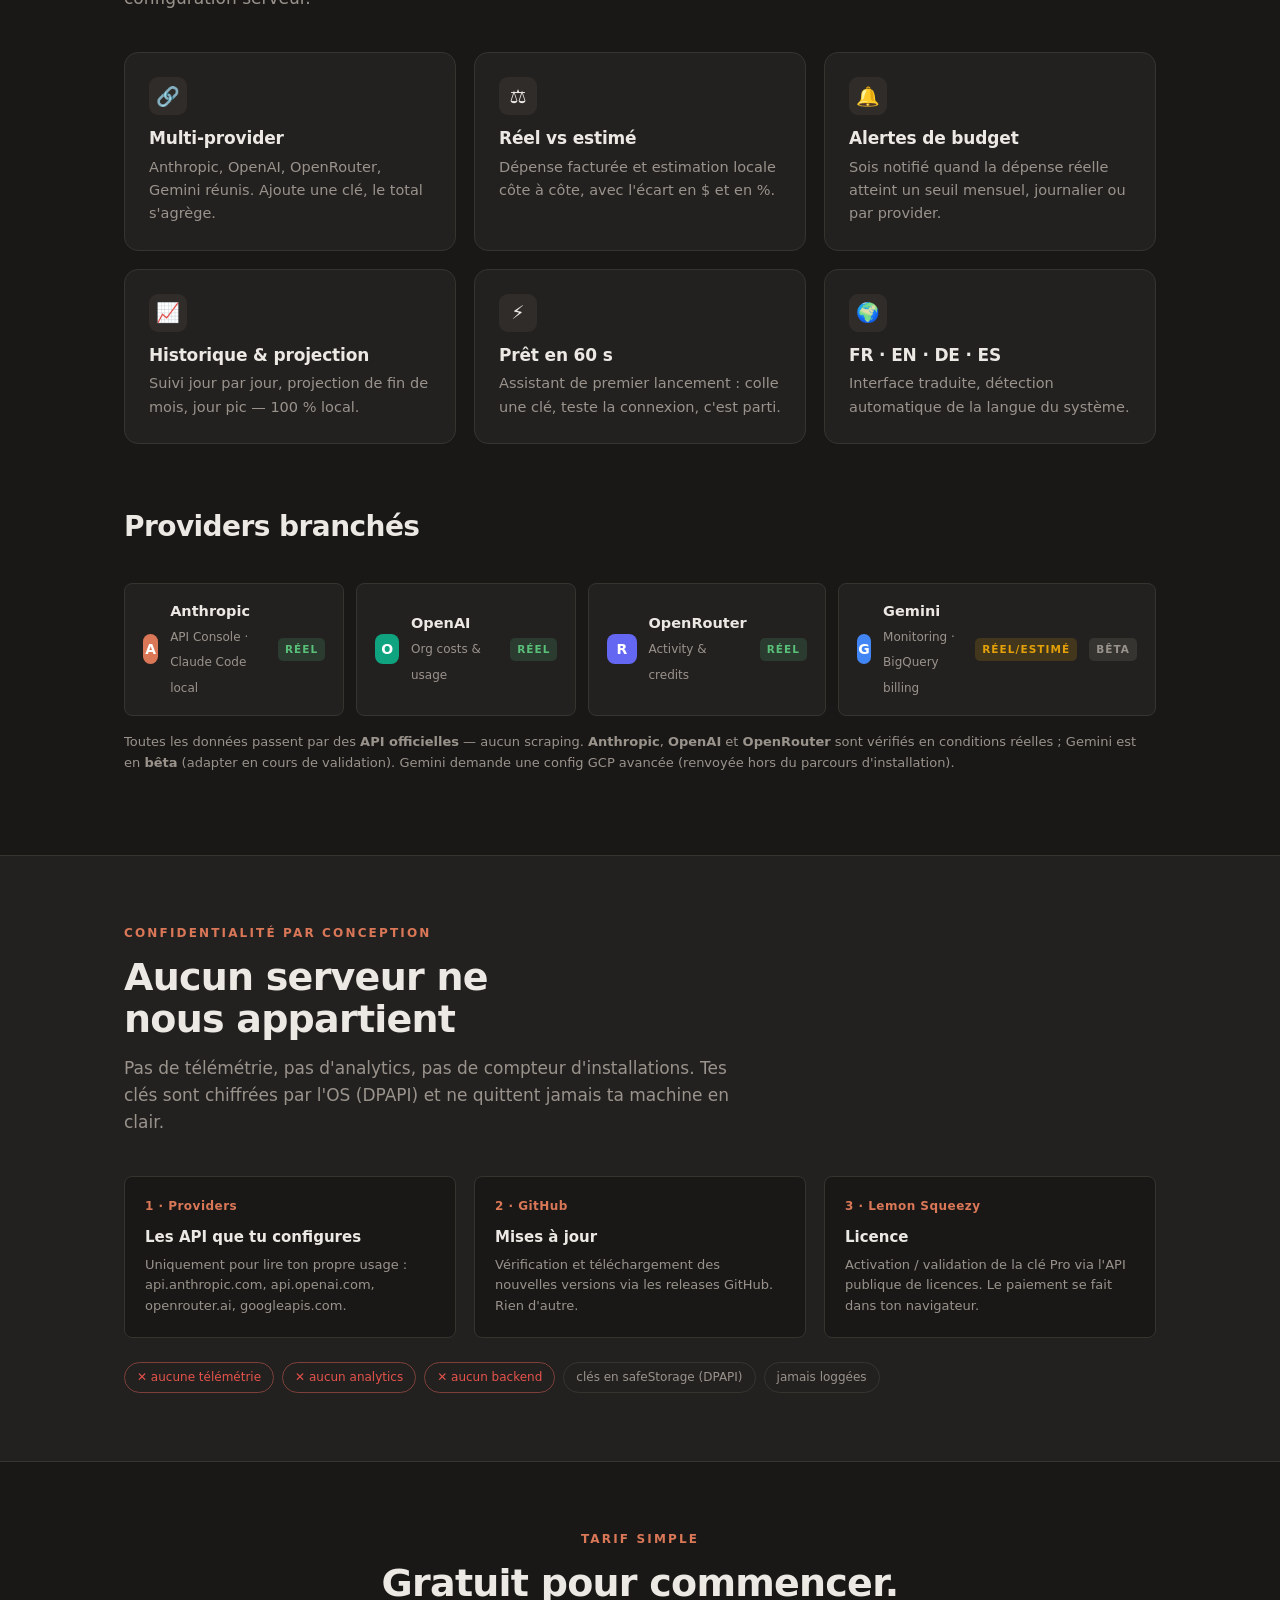
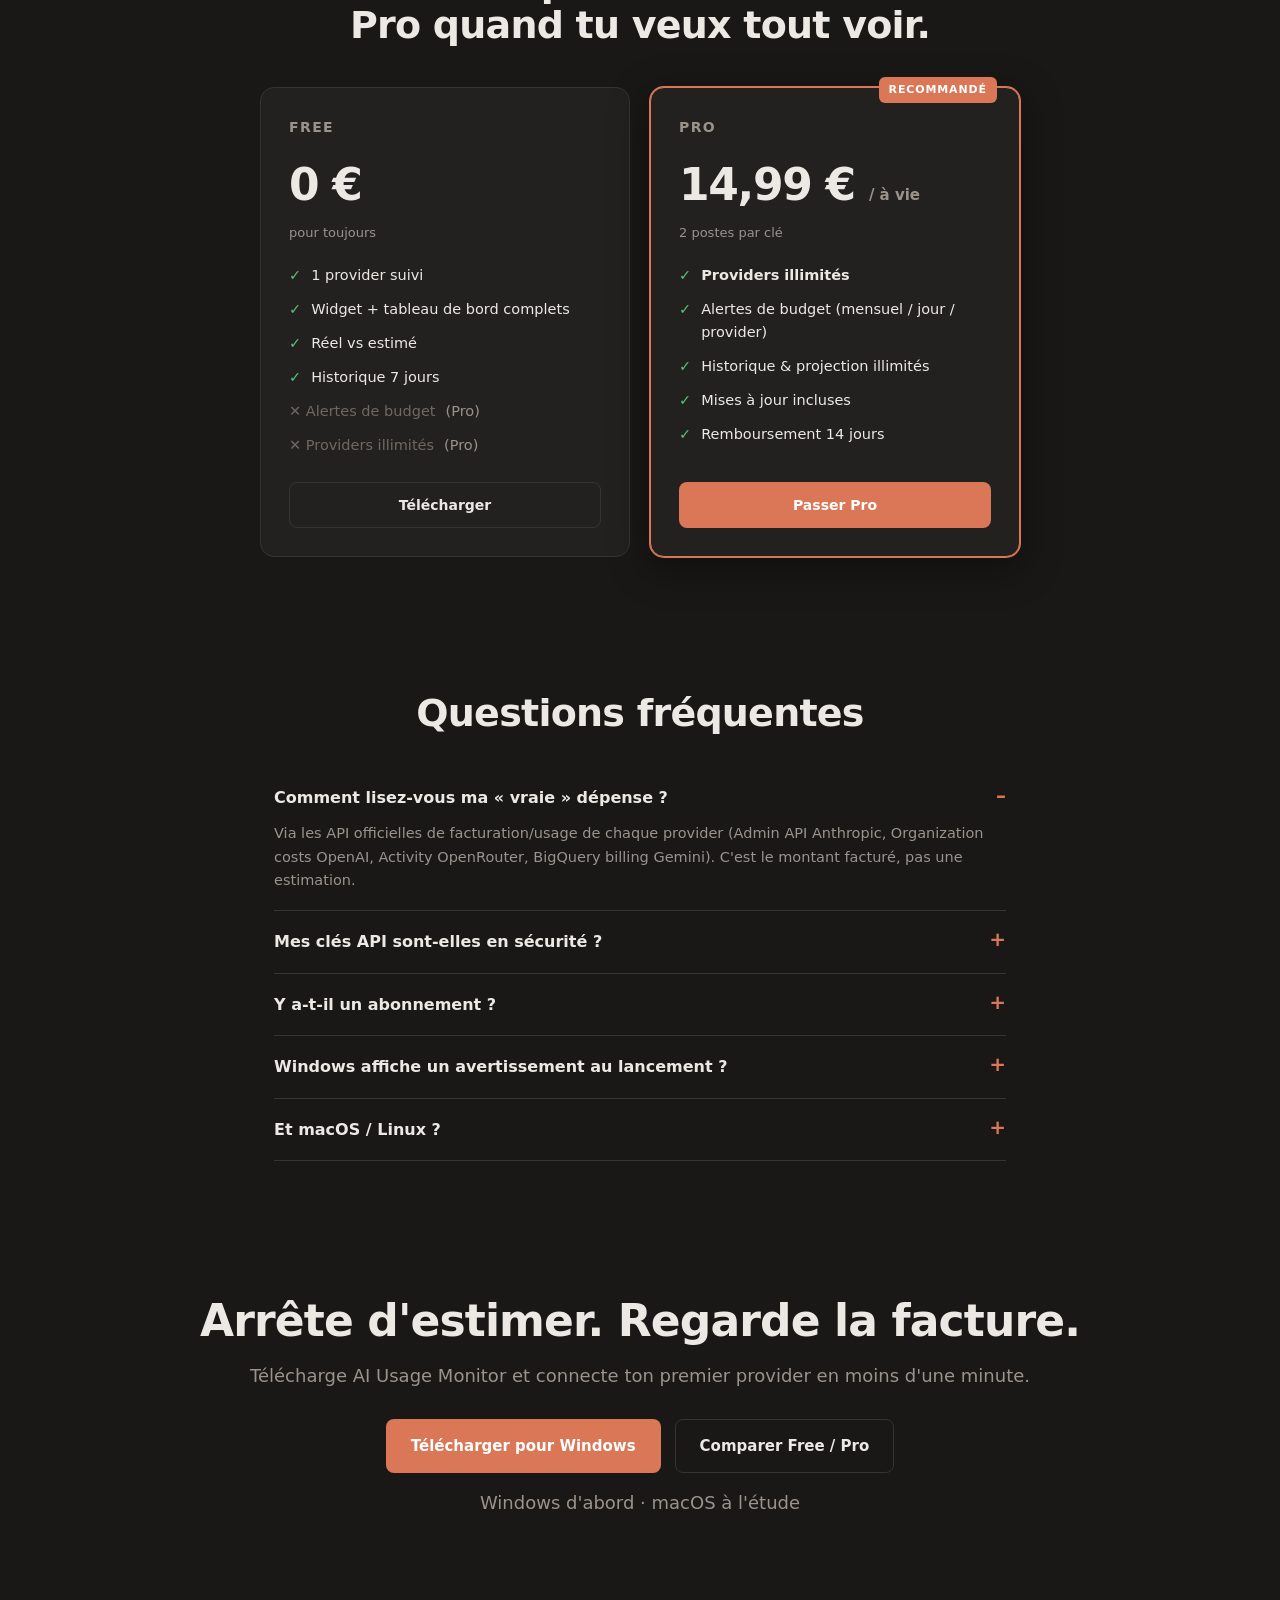
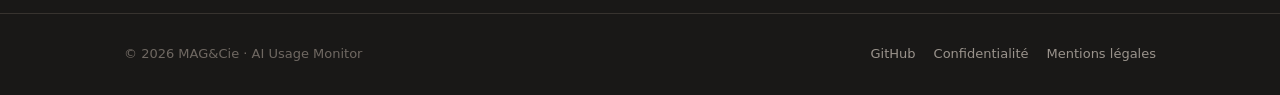
==== commit de2b311f: "docs(landing): mark OpenAI + OpenRouter as verified" ====
--- a/index.html
+++ b/index.html
@@ -113,11 +113,11 @@
       <div class="section-head"><h2 style="font-size:clamp(22px,3vw,28px)">Providers branchés</h2></div>
       <div class="prov-row">
         <div class="prov"><span class="pdot" style="background:#d97757">A</span><span class="pmeta"><b>Anthropic</b><span>API Console · Claude Code local</span></span><span class="badge real">réel</span></div>
-        <div class="prov"><span class="pdot" style="background:#10a37f">O</span><span class="pmeta"><b>OpenAI</b><span>Org costs &amp; usage</span></span><span class="badge real">réel</span><span class="badge beta">bêta</span></div>
-        <div class="prov"><span class="pdot" style="background:#6467f2">R</span><span class="pmeta"><b>OpenRouter</b><span>Activity &amp; credits</span></span><span class="badge real">réel</span><span class="badge beta">bêta</span></div>
+        <div class="prov"><span class="pdot" style="background:#10a37f">O</span><span class="pmeta"><b>OpenAI</b><span>Org costs &amp; usage</span></span><span class="badge real">réel</span></div>
+        <div class="prov"><span class="pdot" style="background:#6467f2">R</span><span class="pmeta"><b>OpenRouter</b><span>Activity &amp; credits</span></span><span class="badge real">réel</span></div>
         <div class="prov"><span class="pdot" style="background:#4285f4">G</span><span class="pmeta"><b>Gemini</b><span>Monitoring · BigQuery billing</span></span><span class="badge est">réel/estimé</span><span class="badge beta">bêta</span></div>
       </div>
-      <p class="muted" style="font-size:13px;margin-top:16px">Toutes les données passent par des <b>API officielles</b> — aucun scraping. <b>Anthropic</b> est vérifié en conditions réelles ; OpenAI, OpenRouter et Gemini sont en <b>bêta</b> (adapters en cours de validation). Gemini demande une config GCP avancée (renvoyée hors du parcours d'installation).</p>
+      <p class="muted" style="font-size:13px;margin-top:16px">Toutes les données passent par des <b>API officielles</b> — aucun scraping. <b>Anthropic</b>, <b>OpenAI</b> et <b>OpenRouter</b> sont vérifiés en conditions réelles ; Gemini est en <b>bêta</b> (adapter en cours de validation). Gemini demande une config GCP avancée (renvoyée hors du parcours d'installation).</p>
     </div>
   </section>
 
@@ -176,7 +176,7 @@
             <li>Mises à jour incluses</li>
             <li>Remboursement 14 jours</li>
           </ul>
-          <a class="btn" href="https://magcie.lemonsqueezy.com/checkout/buy/094a9c50-e5b5-4889-94c3-867349fbf61a" target="_blank" rel="noopener">Passer Pro</a>
+          <a class="btn" href="https://magcie.lemonsqueezy.com/checkout/buy/5593d3f5-a40f-4605-a5b5-4d27fc44144e" target="_blank" rel="noopener">Passer Pro</a>
         </div>
       </div>
     </div>
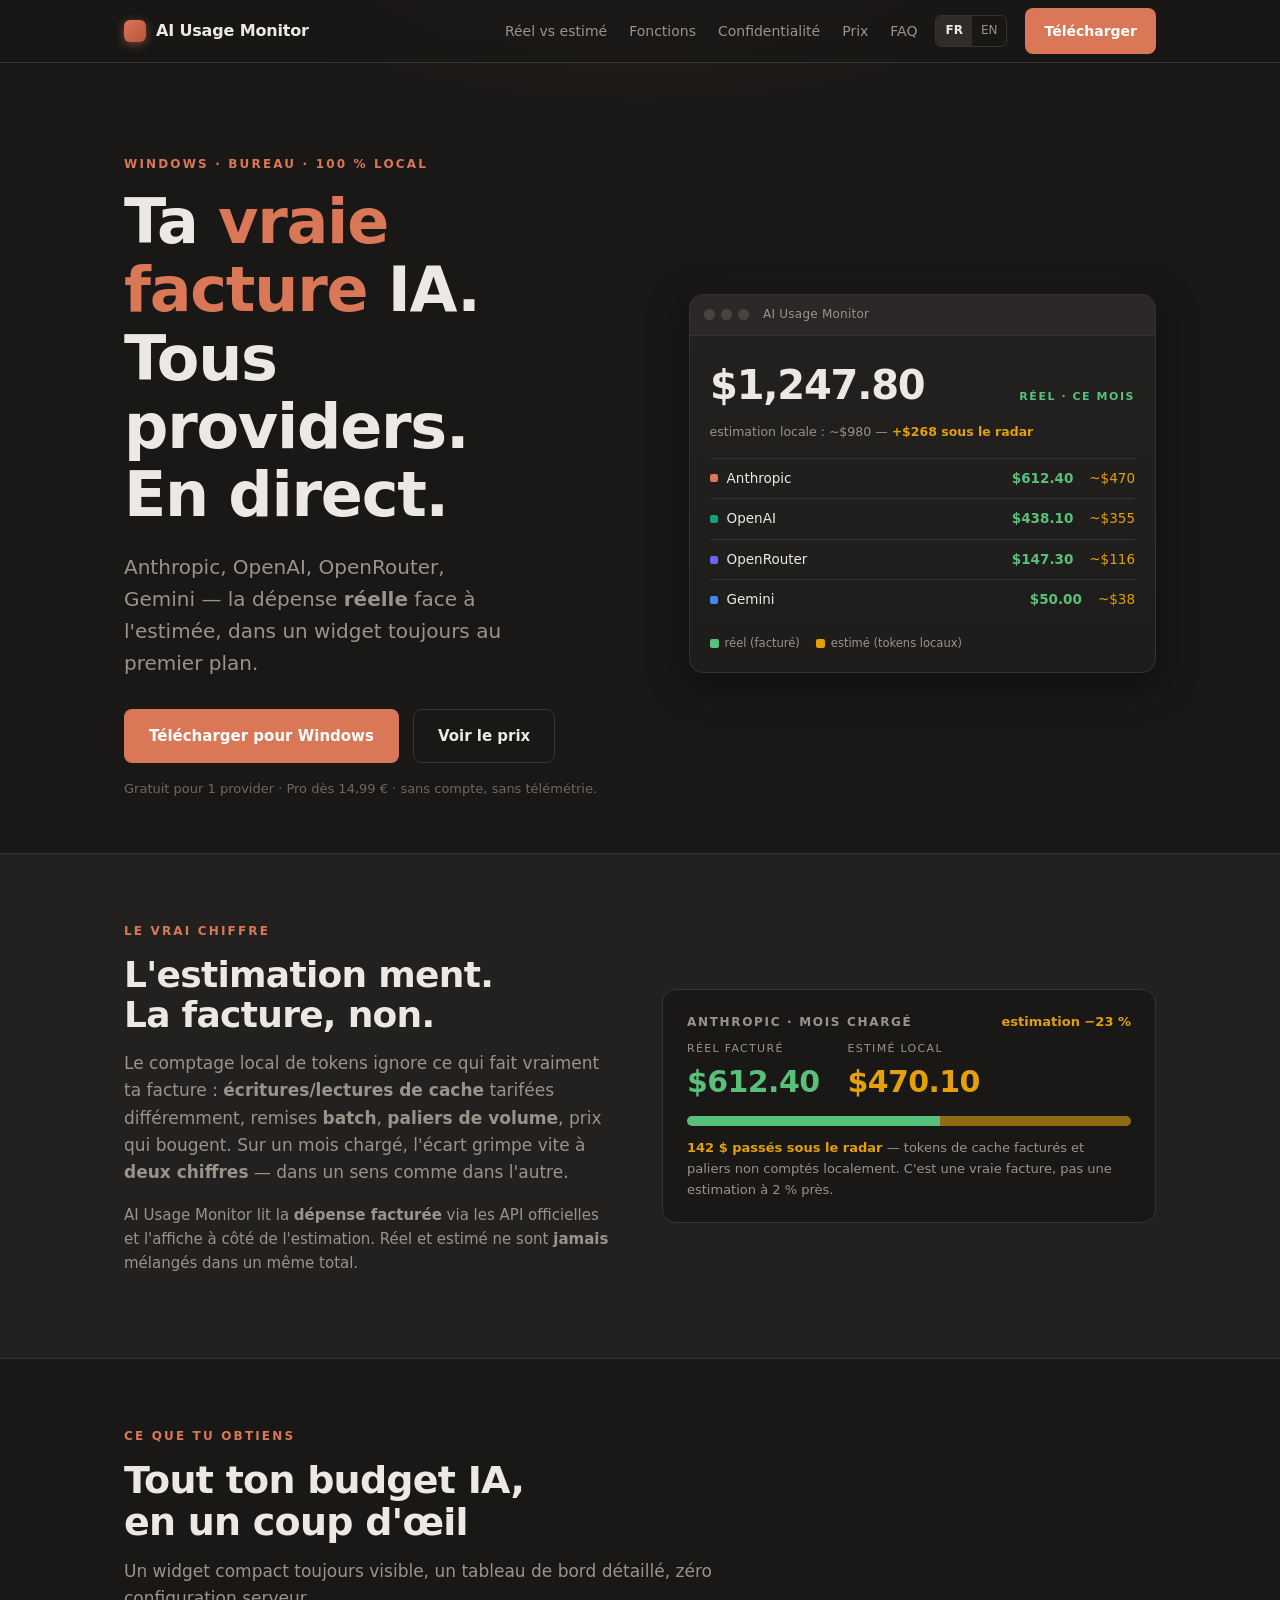
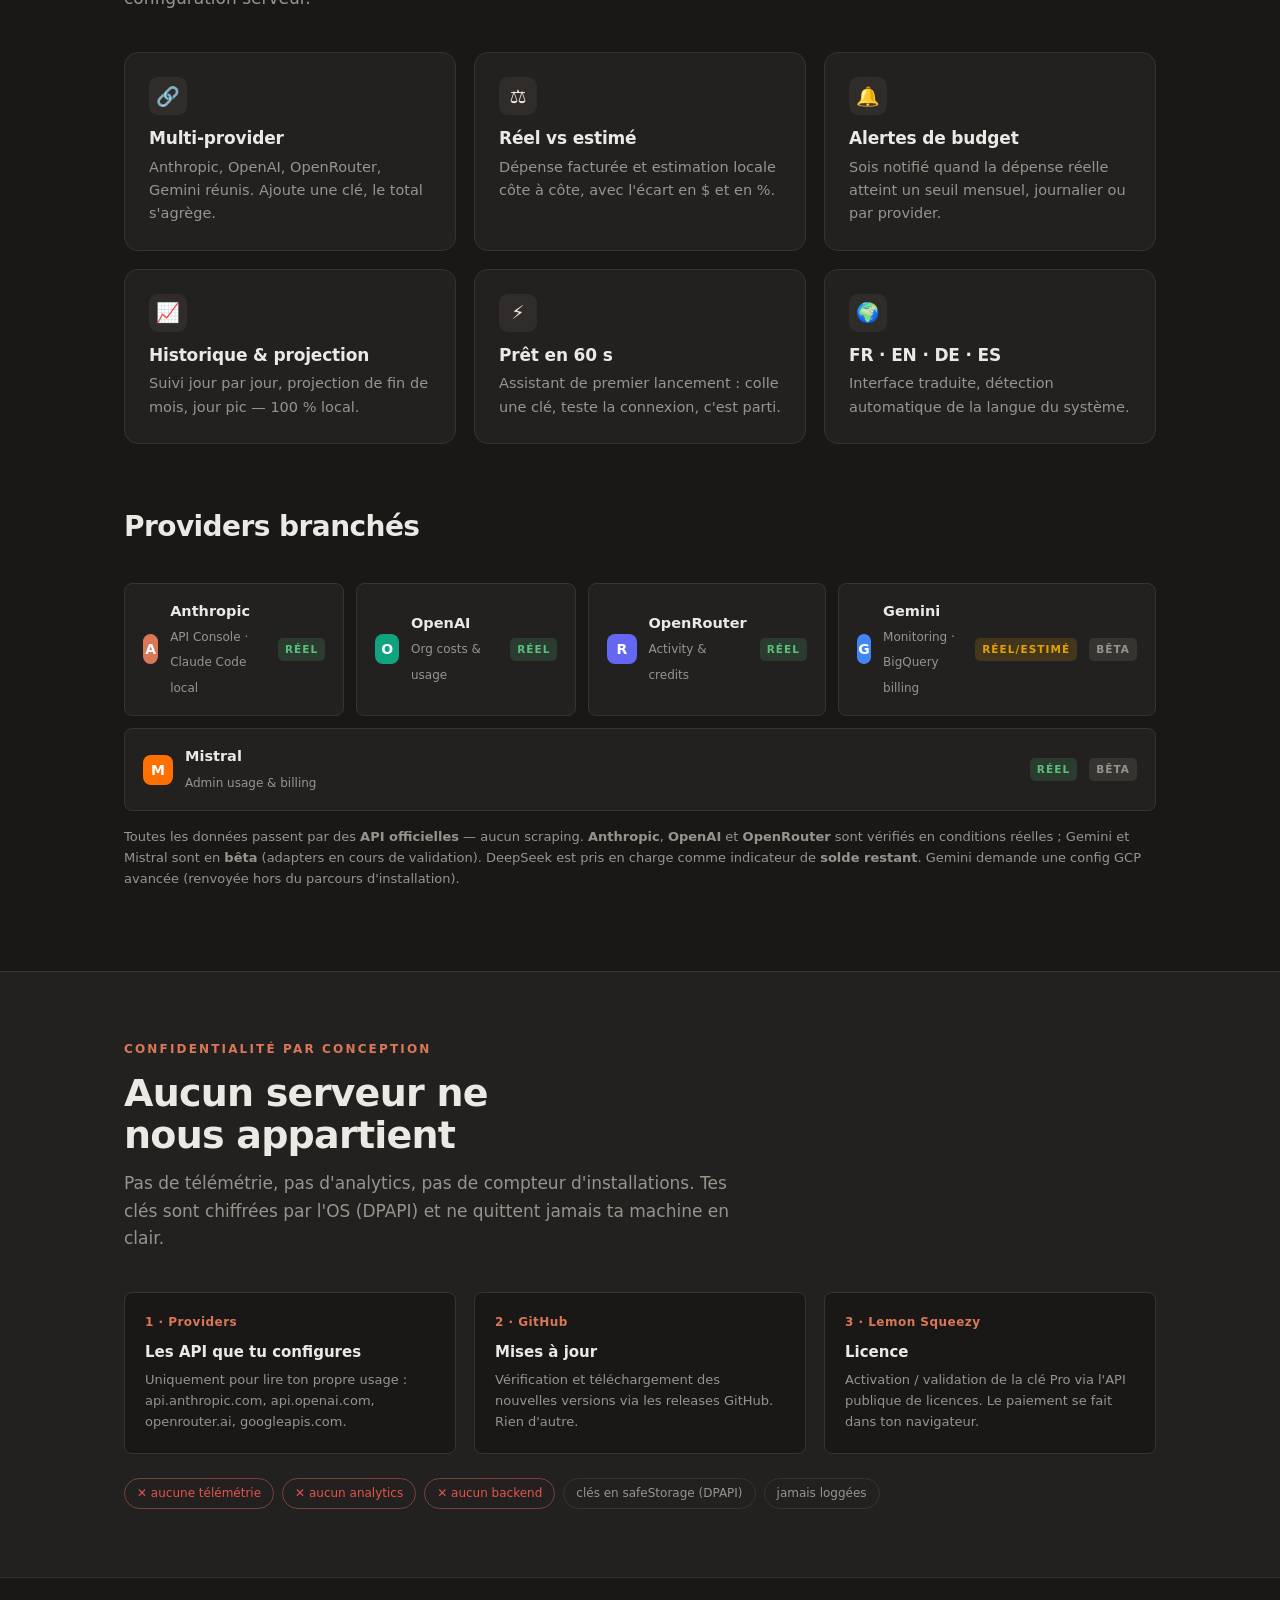
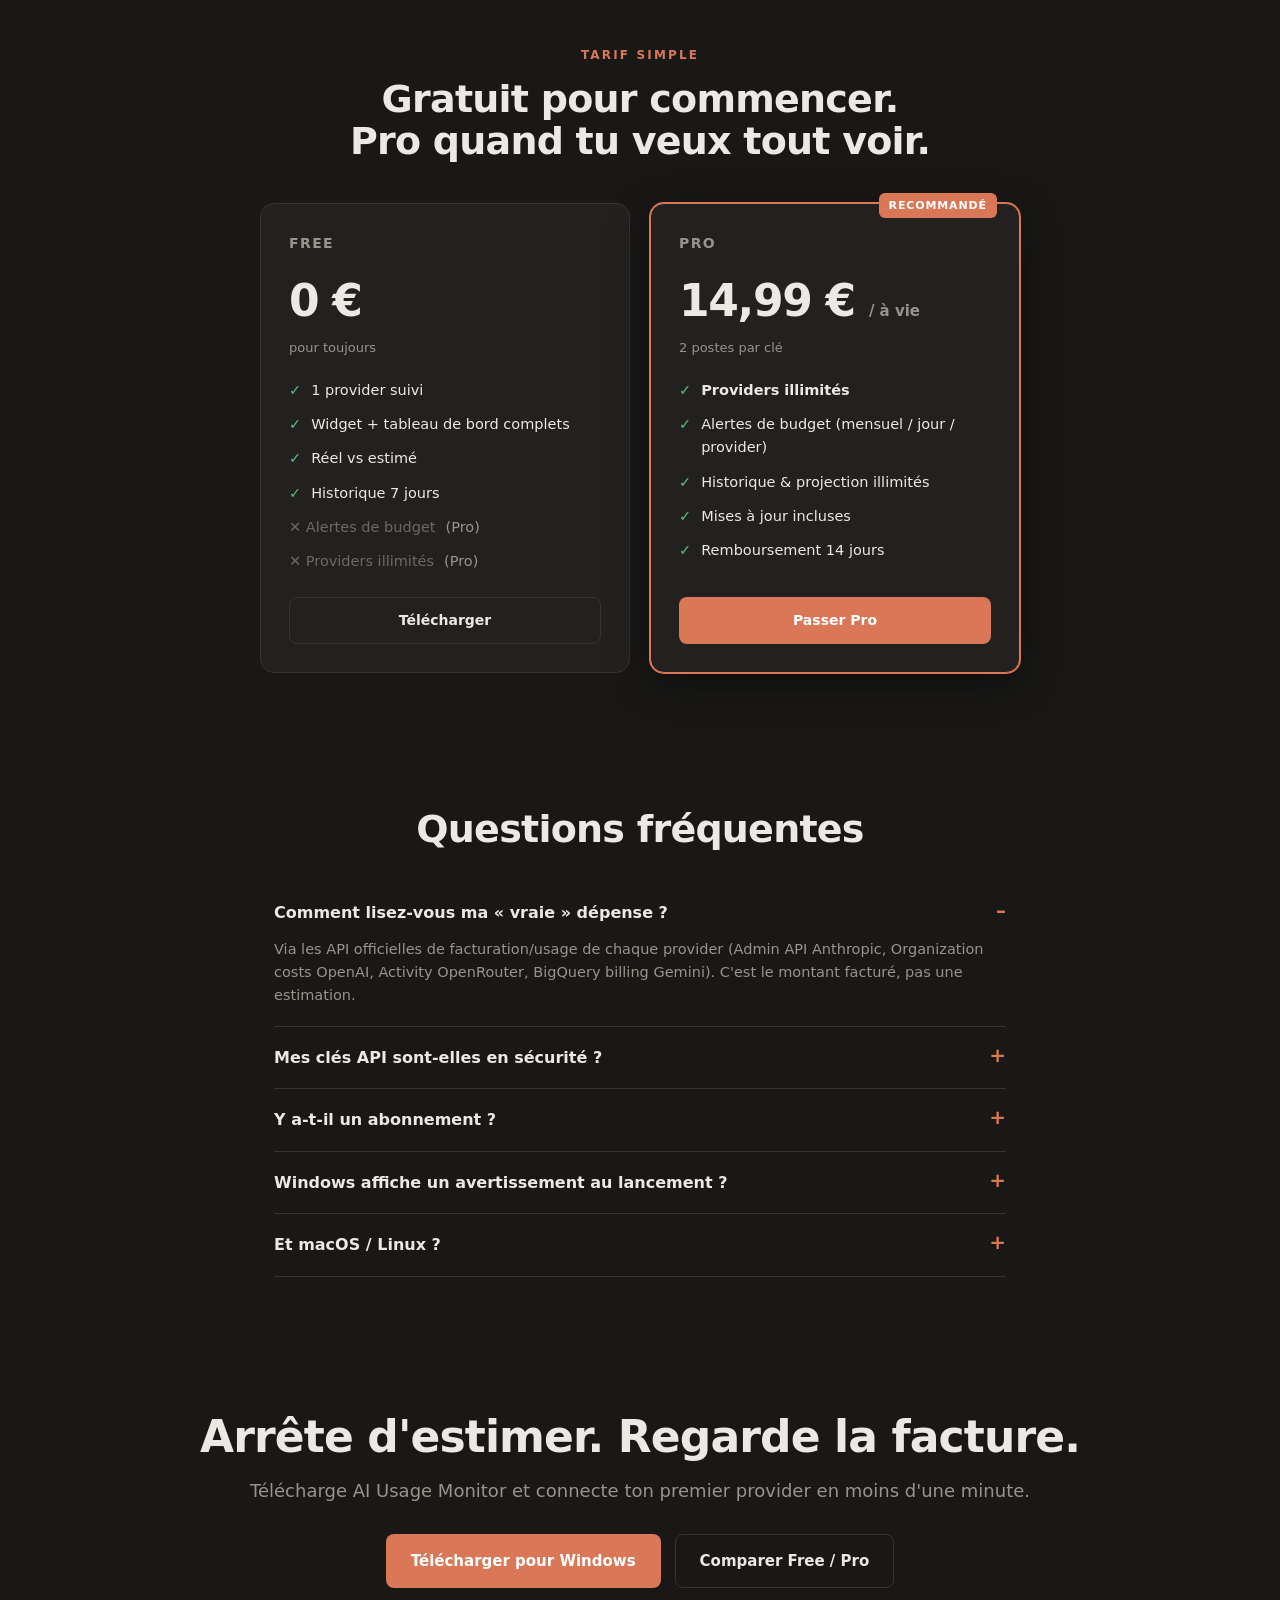
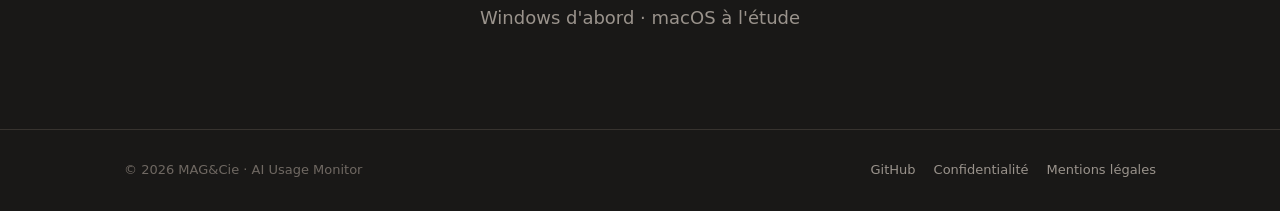
==== commit a2d6aa8b: "docs(landing): add Mistral (beta) + DeepSeek balance note to provider statuses" ====
--- a/index.html
+++ b/index.html
@@ -116,8 +116,9 @@
         <div class="prov"><span class="pdot" style="background:#10a37f">O</span><span class="pmeta"><b>OpenAI</b><span>Org costs &amp; usage</span></span><span class="badge real">réel</span></div>
         <div class="prov"><span class="pdot" style="background:#6467f2">R</span><span class="pmeta"><b>OpenRouter</b><span>Activity &amp; credits</span></span><span class="badge real">réel</span></div>
         <div class="prov"><span class="pdot" style="background:#4285f4">G</span><span class="pmeta"><b>Gemini</b><span>Monitoring · BigQuery billing</span></span><span class="badge est">réel/estimé</span><span class="badge beta">bêta</span></div>
-      </div>
-      <p class="muted" style="font-size:13px;margin-top:16px">Toutes les données passent par des <b>API officielles</b> — aucun scraping. <b>Anthropic</b>, <b>OpenAI</b> et <b>OpenRouter</b> sont vérifiés en conditions réelles ; Gemini est en <b>bêta</b> (adapter en cours de validation). Gemini demande une config GCP avancée (renvoyée hors du parcours d'installation).</p>
+        <div class="prov"><span class="pdot" style="background:#ff7000">M</span><span class="pmeta"><b>Mistral</b><span>Admin usage &amp; billing</span></span><span class="badge real">réel</span><span class="badge beta">bêta</span></div>
+      </div>
+      <p class="muted" style="font-size:13px;margin-top:16px">Toutes les données passent par des <b>API officielles</b> — aucun scraping. <b>Anthropic</b>, <b>OpenAI</b> et <b>OpenRouter</b> sont vérifiés en conditions réelles ; Gemini et Mistral sont en <b>bêta</b> (adapters en cours de validation). DeepSeek est pris en charge comme indicateur de <b>solde restant</b>. Gemini demande une config GCP avancée (renvoyée hors du parcours d'installation).</p>
     </div>
   </section>
 
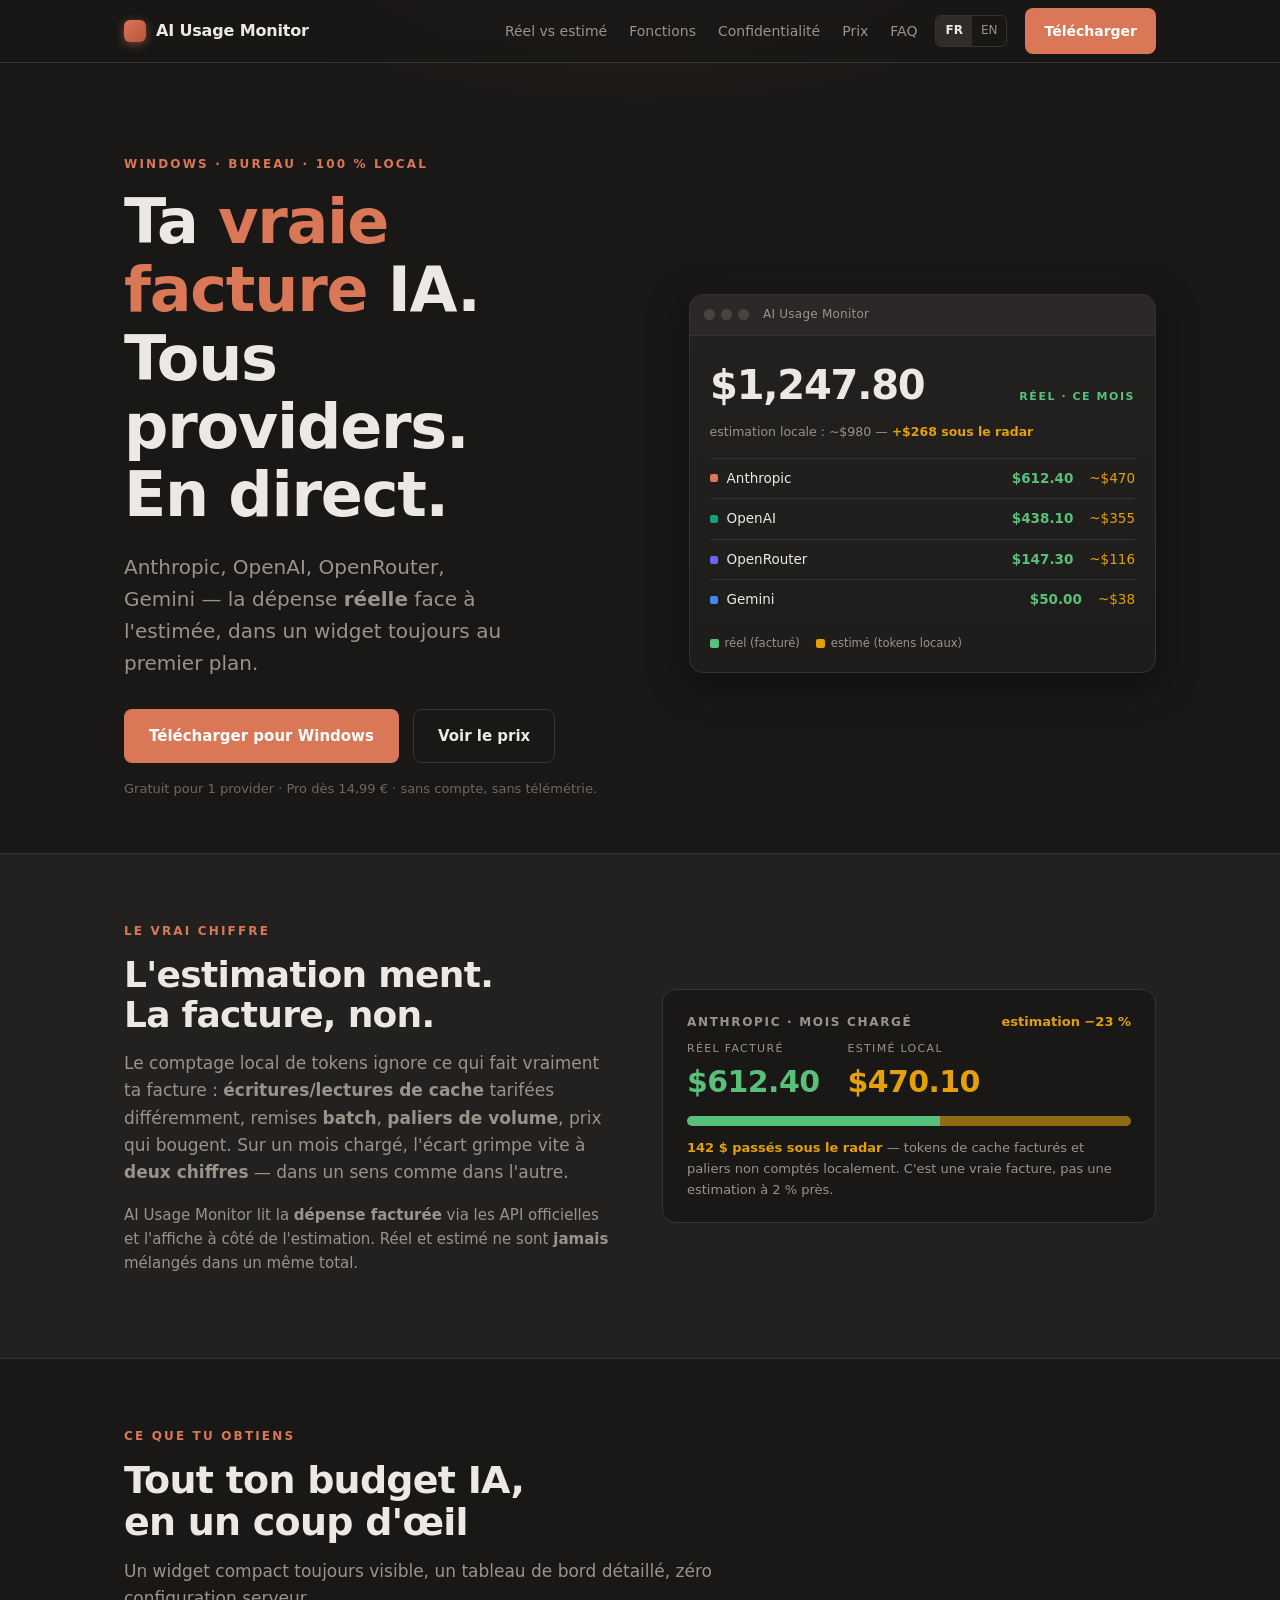
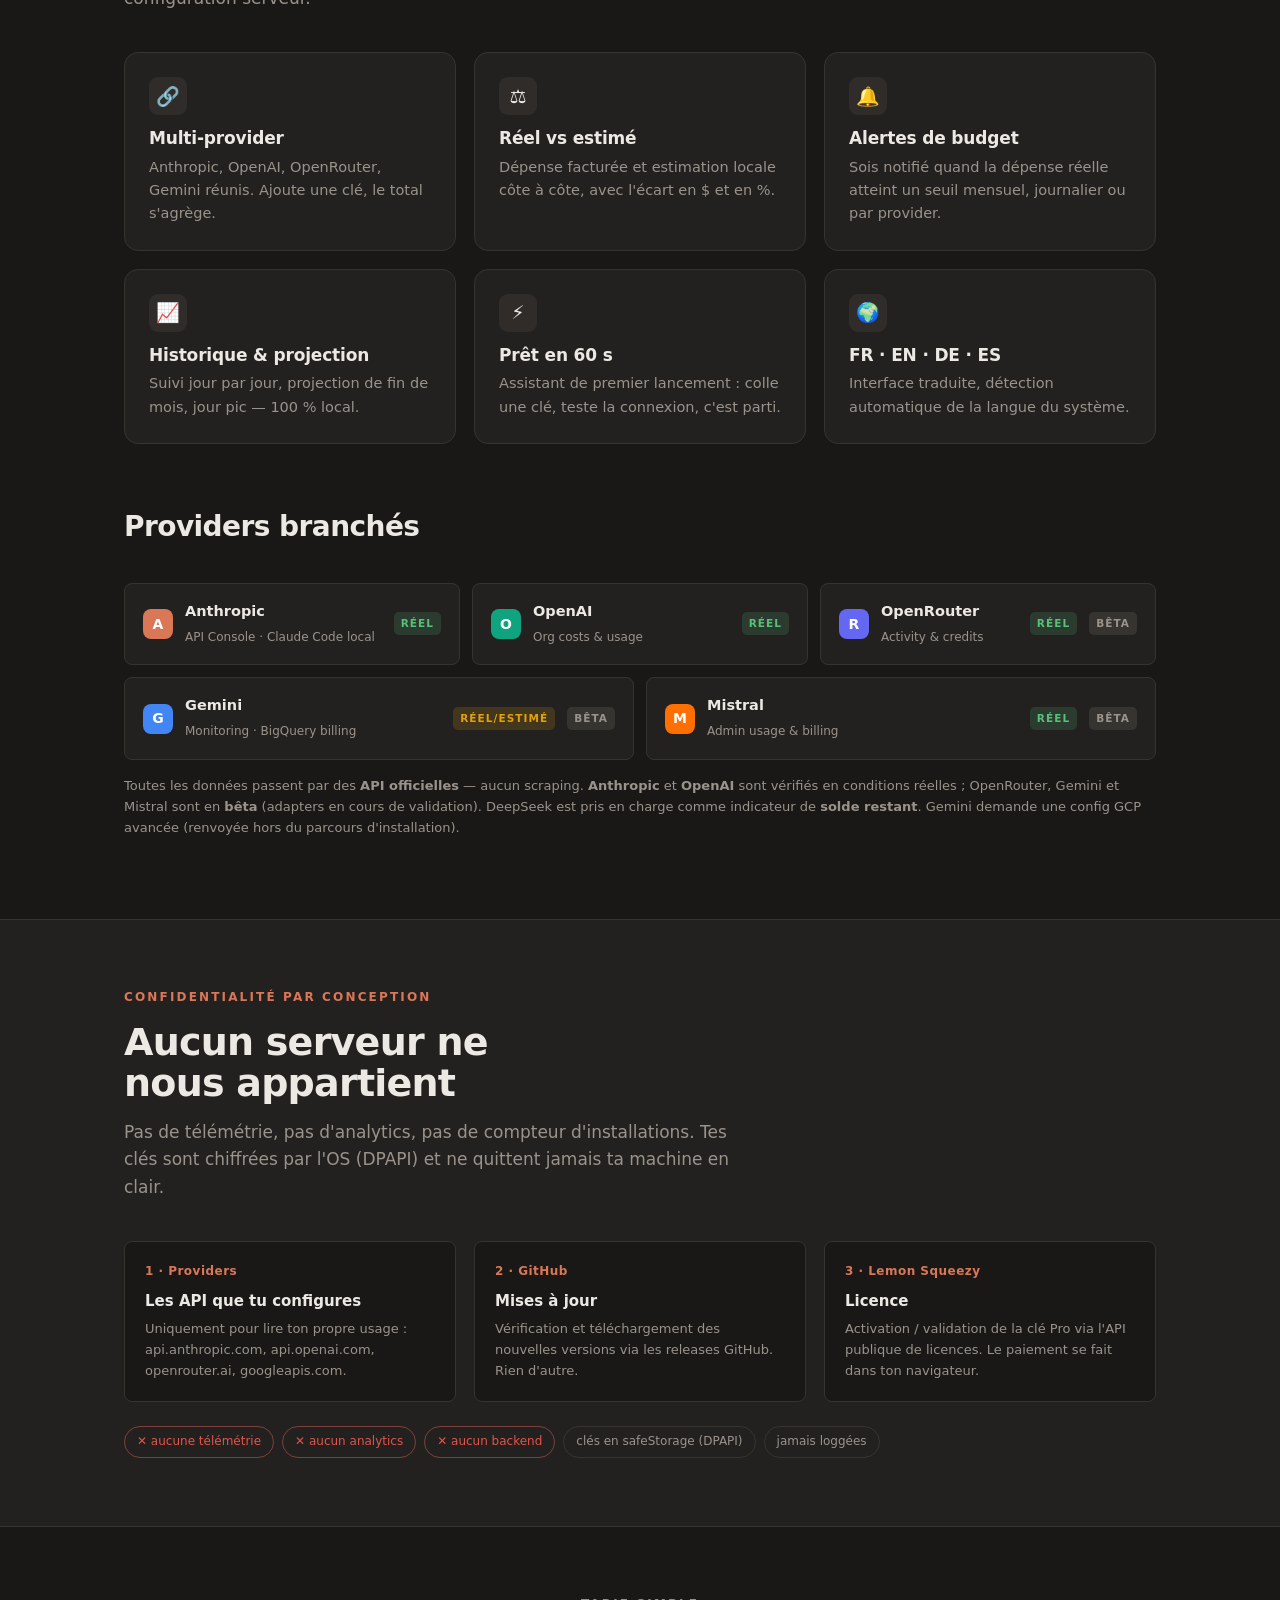
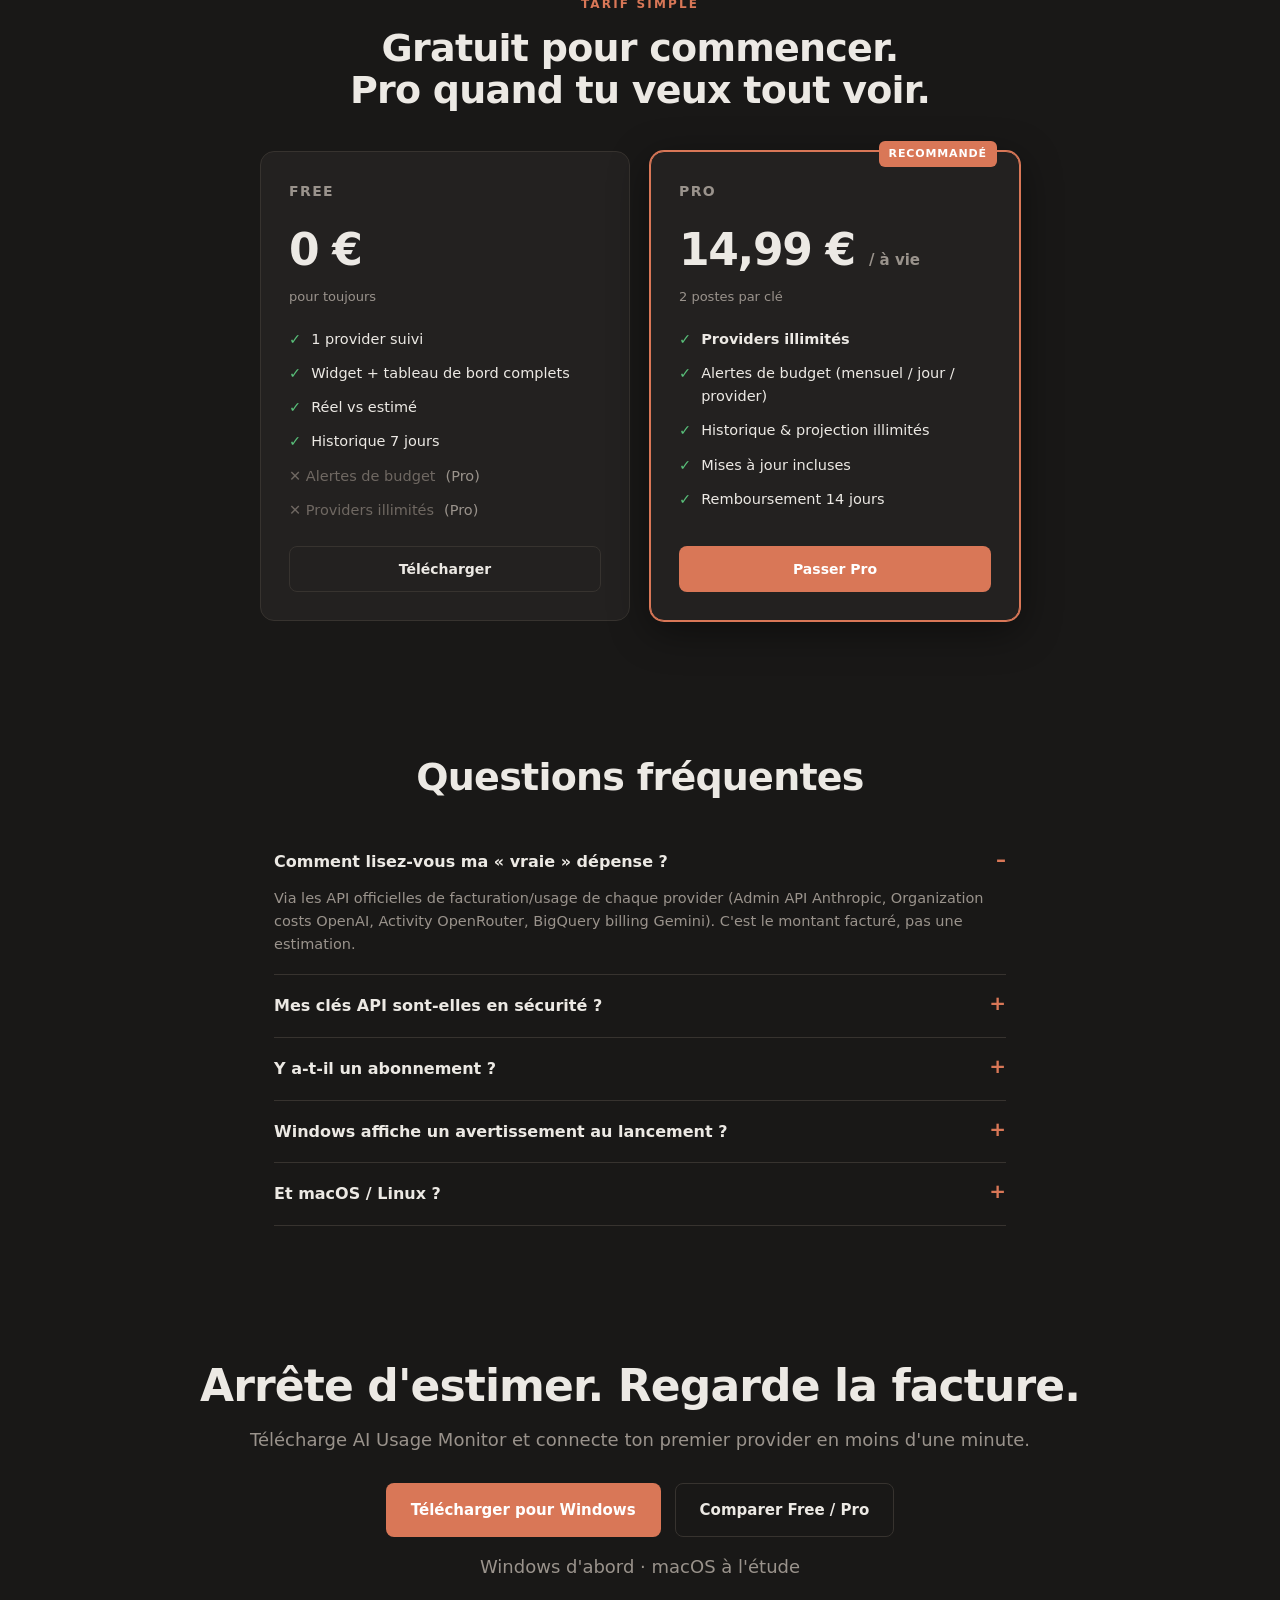
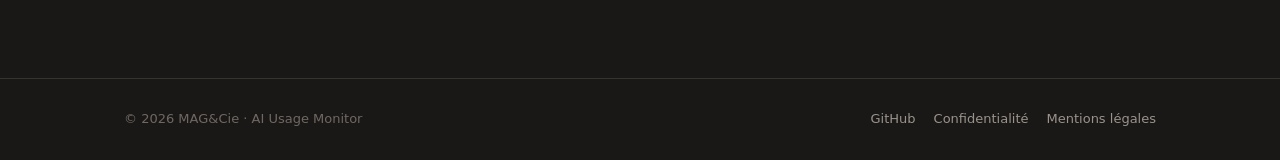
==== commit 83b460a3: "docs(landing): OpenRouter back to beta (adapter not yet working live)" ====
--- a/index.html
+++ b/index.html
@@ -114,11 +114,11 @@
       <div class="prov-row">
         <div class="prov"><span class="pdot" style="background:#d97757">A</span><span class="pmeta"><b>Anthropic</b><span>API Console · Claude Code local</span></span><span class="badge real">réel</span></div>
         <div class="prov"><span class="pdot" style="background:#10a37f">O</span><span class="pmeta"><b>OpenAI</b><span>Org costs &amp; usage</span></span><span class="badge real">réel</span></div>
-        <div class="prov"><span class="pdot" style="background:#6467f2">R</span><span class="pmeta"><b>OpenRouter</b><span>Activity &amp; credits</span></span><span class="badge real">réel</span></div>
+        <div class="prov"><span class="pdot" style="background:#6467f2">R</span><span class="pmeta"><b>OpenRouter</b><span>Activity &amp; credits</span></span><span class="badge real">réel</span><span class="badge beta">bêta</span></div>
         <div class="prov"><span class="pdot" style="background:#4285f4">G</span><span class="pmeta"><b>Gemini</b><span>Monitoring · BigQuery billing</span></span><span class="badge est">réel/estimé</span><span class="badge beta">bêta</span></div>
         <div class="prov"><span class="pdot" style="background:#ff7000">M</span><span class="pmeta"><b>Mistral</b><span>Admin usage &amp; billing</span></span><span class="badge real">réel</span><span class="badge beta">bêta</span></div>
       </div>
-      <p class="muted" style="font-size:13px;margin-top:16px">Toutes les données passent par des <b>API officielles</b> — aucun scraping. <b>Anthropic</b>, <b>OpenAI</b> et <b>OpenRouter</b> sont vérifiés en conditions réelles ; Gemini et Mistral sont en <b>bêta</b> (adapters en cours de validation). DeepSeek est pris en charge comme indicateur de <b>solde restant</b>. Gemini demande une config GCP avancée (renvoyée hors du parcours d'installation).</p>
+      <p class="muted" style="font-size:13px;margin-top:16px">Toutes les données passent par des <b>API officielles</b> — aucun scraping. <b>Anthropic</b> et <b>OpenAI</b> sont vérifiés en conditions réelles ; OpenRouter, Gemini et Mistral sont en <b>bêta</b> (adapters en cours de validation). DeepSeek est pris en charge comme indicateur de <b>solde restant</b>. Gemini demande une config GCP avancée (renvoyée hors du parcours d'installation).</p>
     </div>
   </section>
 
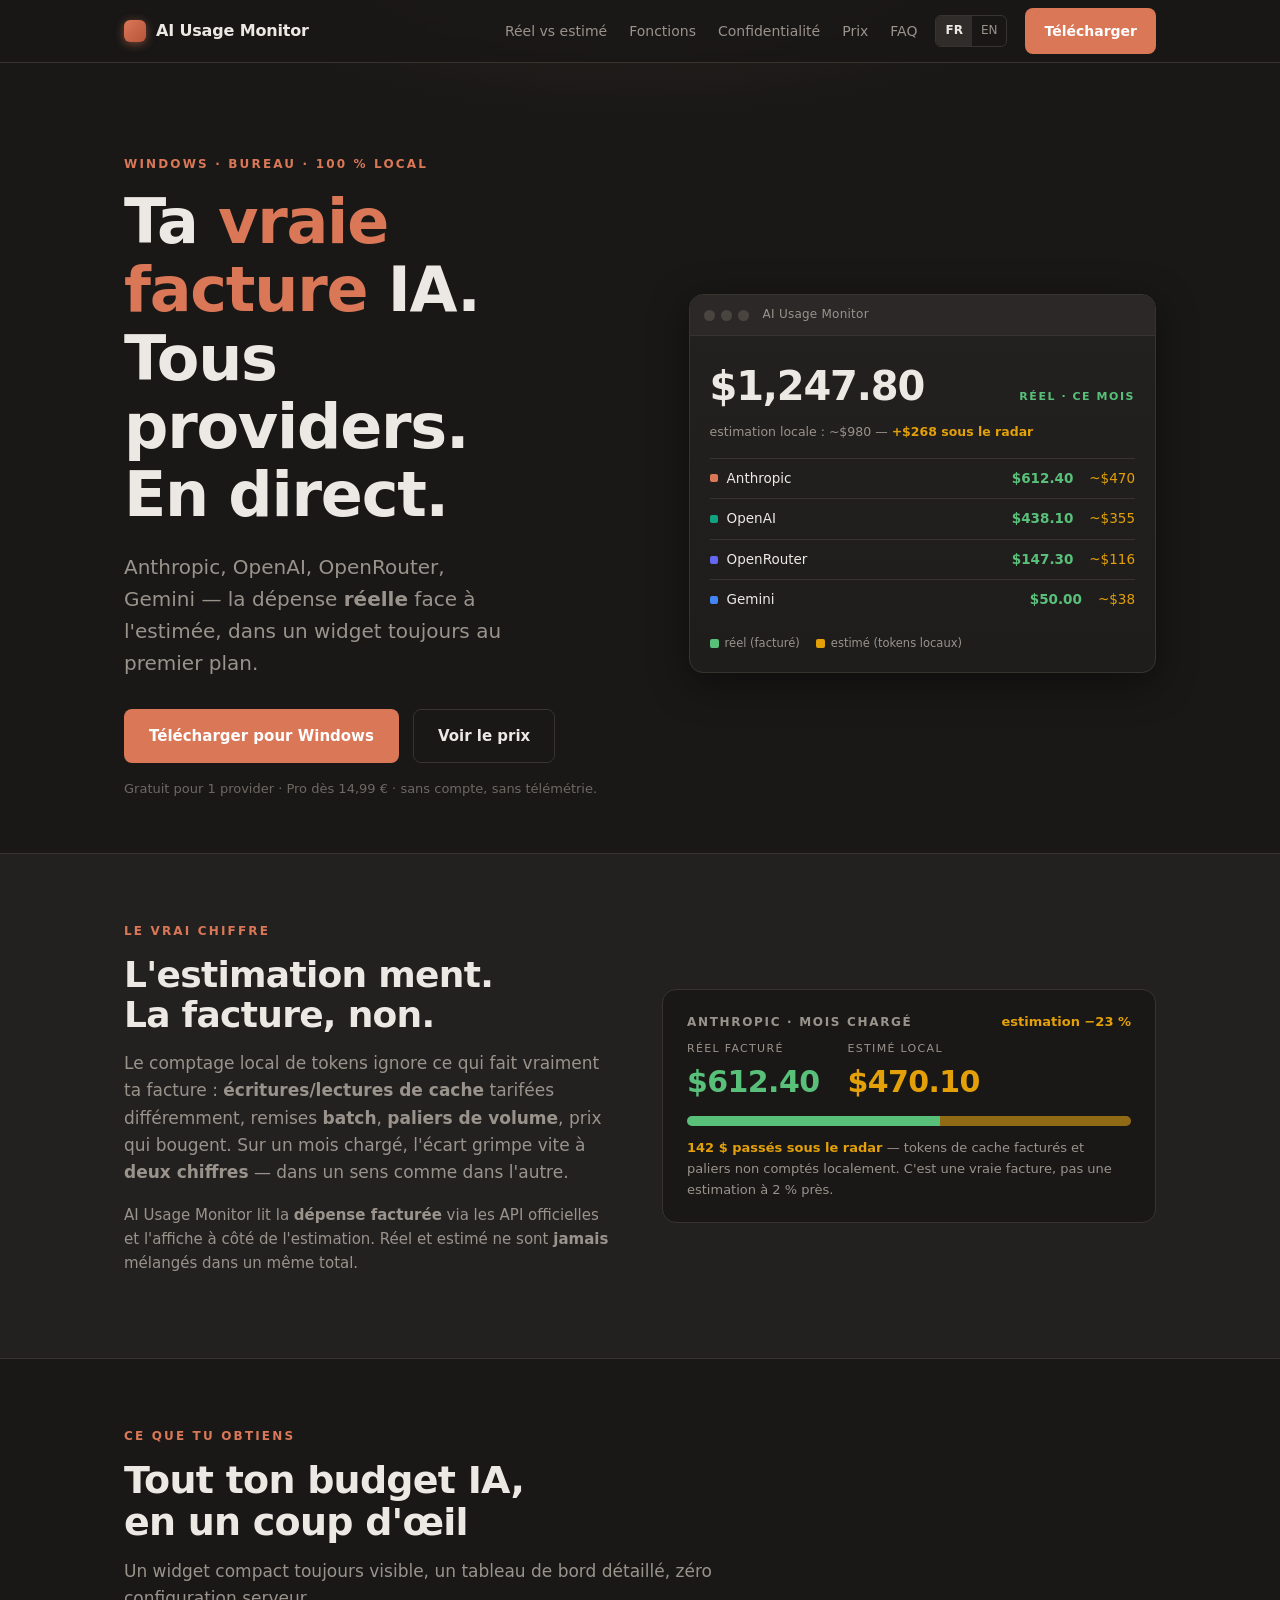
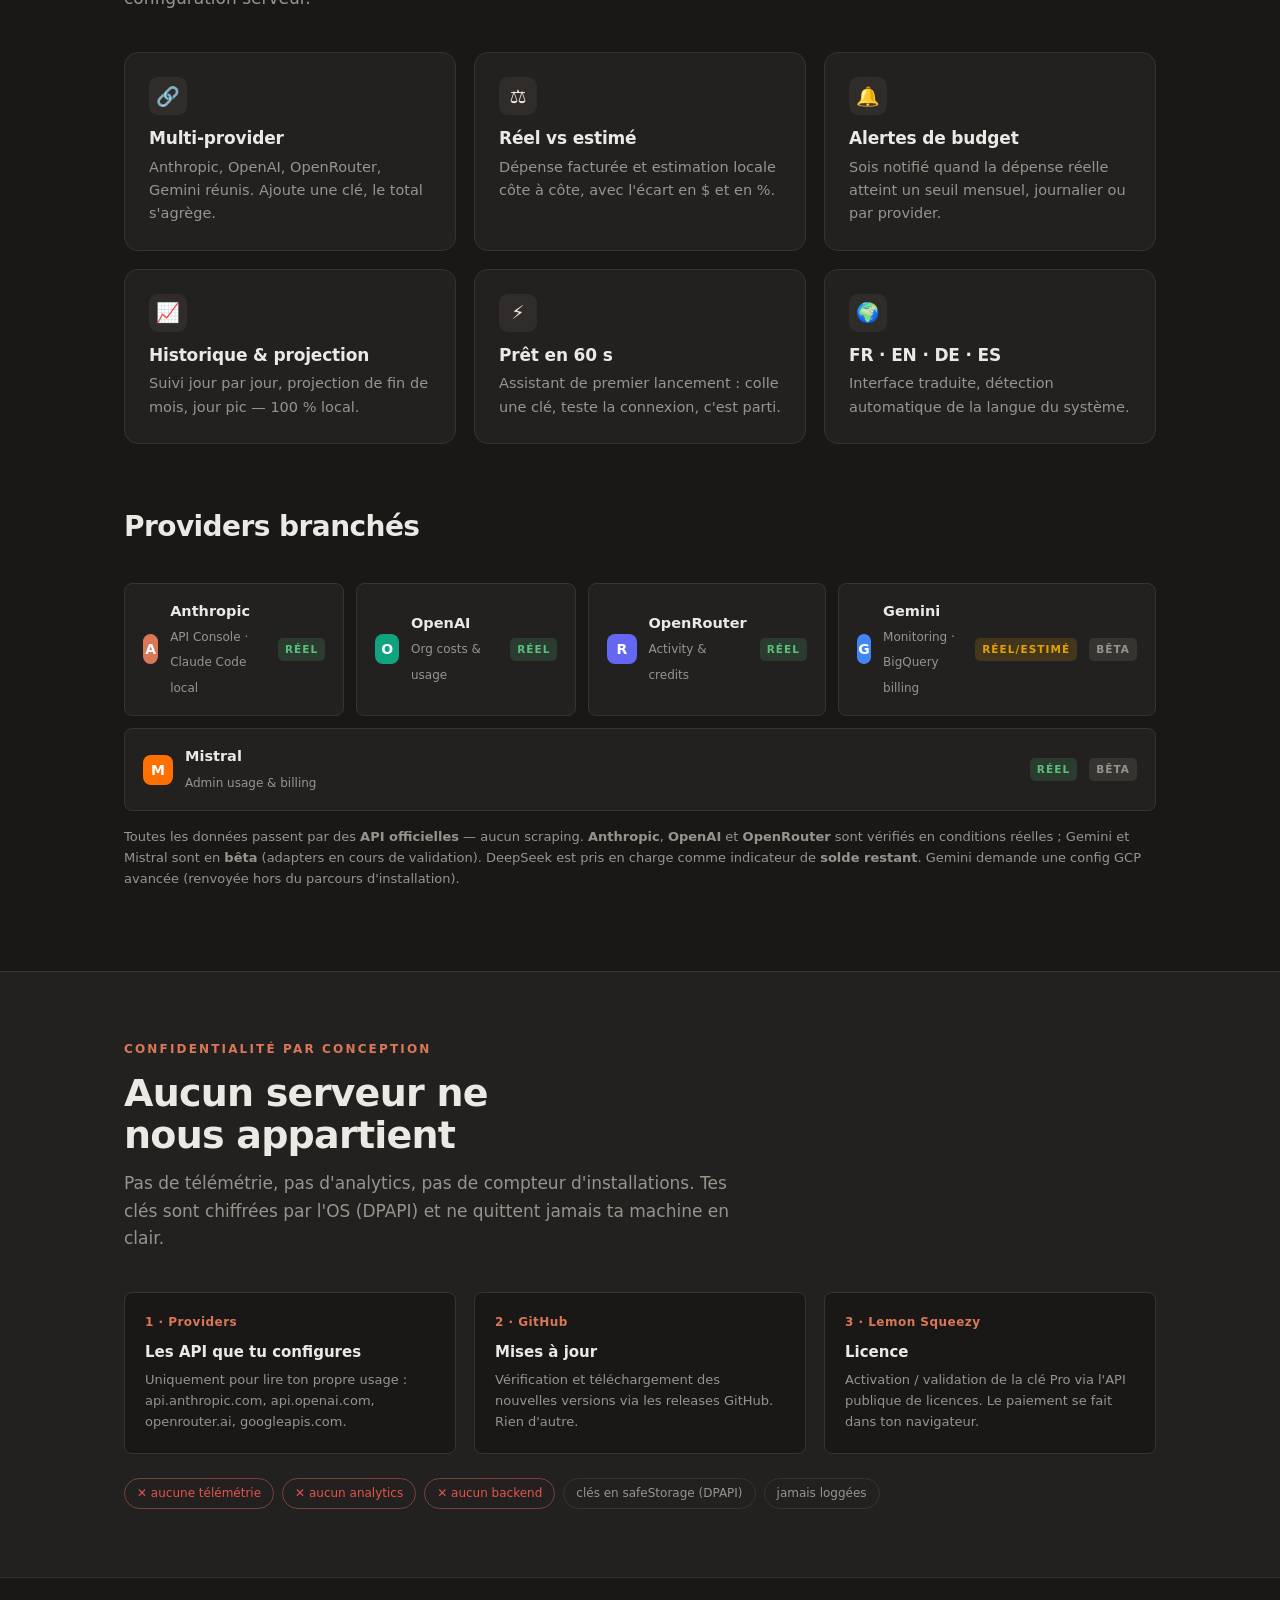
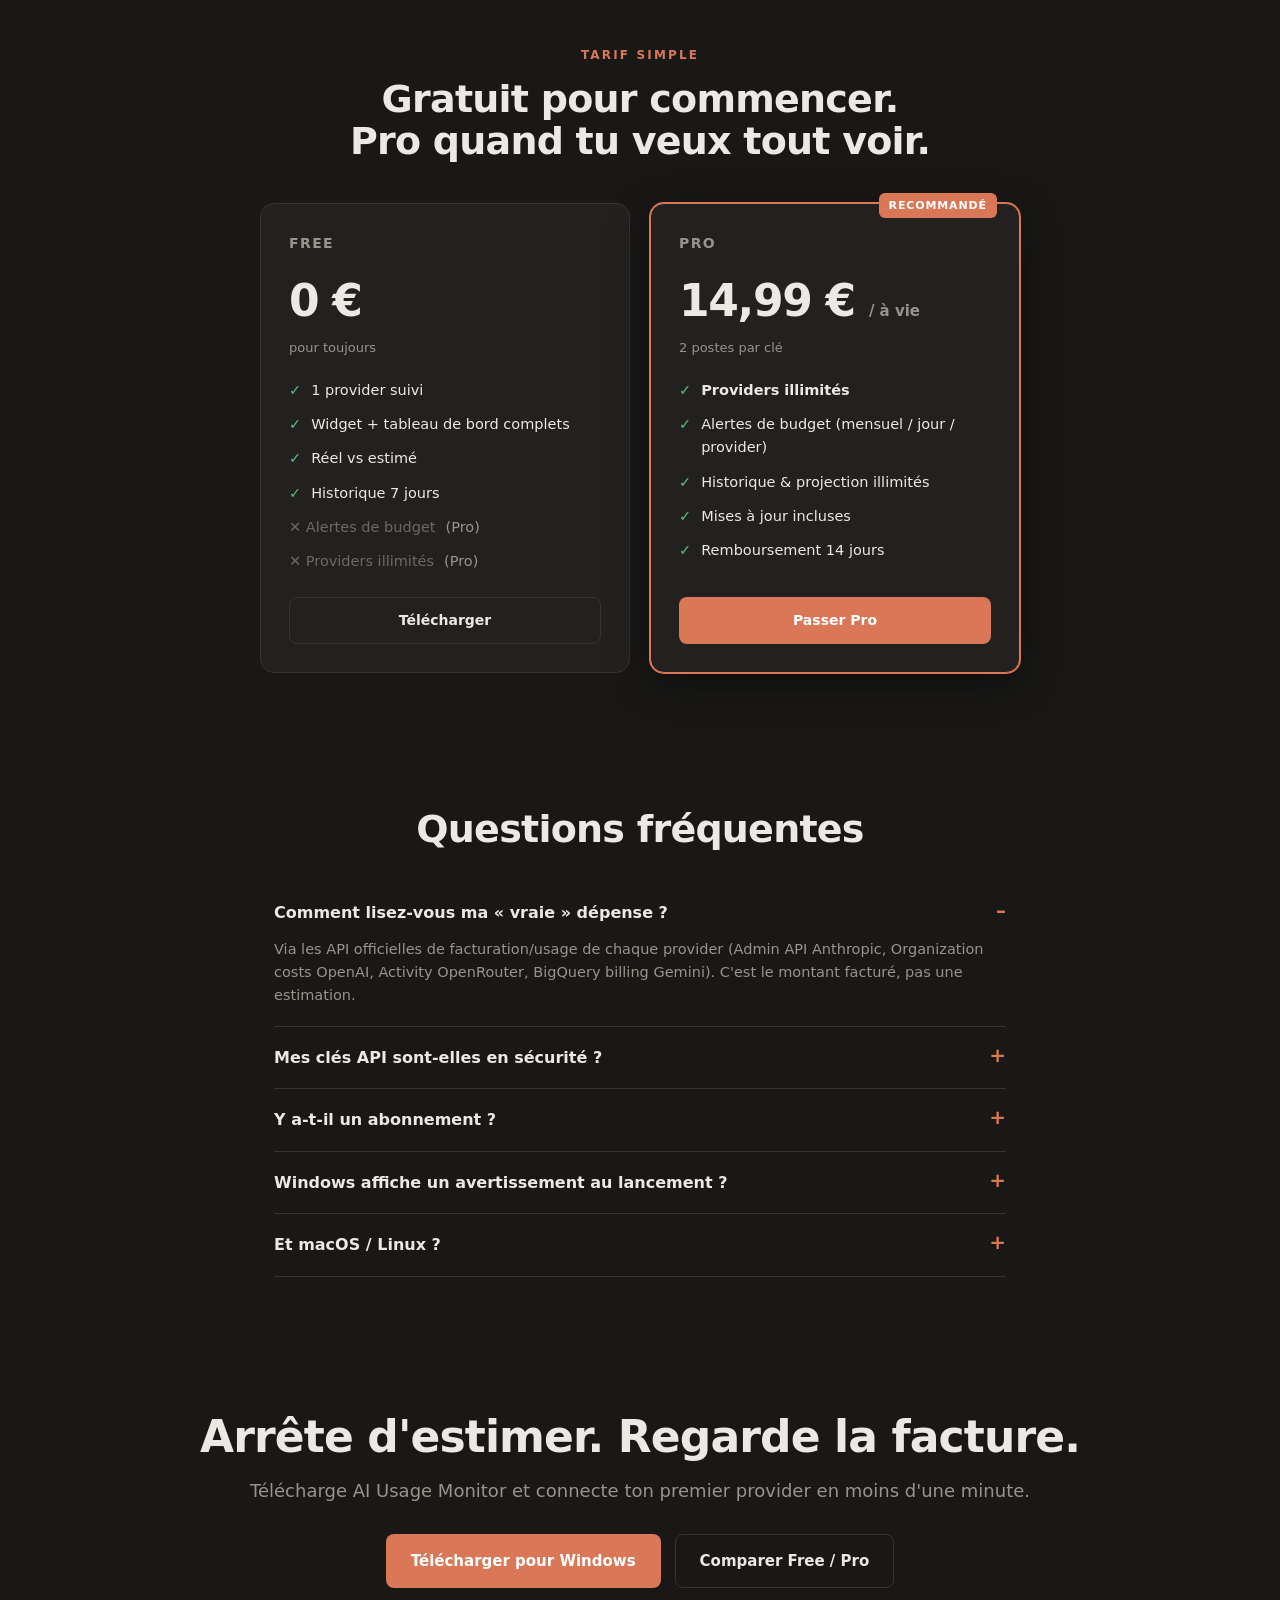
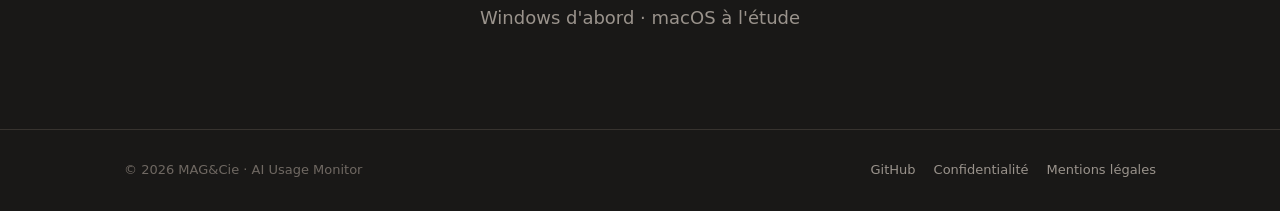
==== commit 5629c54b: "docs(landing): OpenRouter verified (working live)" ====
--- a/index.html
+++ b/index.html
@@ -114,11 +114,11 @@
       <div class="prov-row">
         <div class="prov"><span class="pdot" style="background:#d97757">A</span><span class="pmeta"><b>Anthropic</b><span>API Console · Claude Code local</span></span><span class="badge real">réel</span></div>
         <div class="prov"><span class="pdot" style="background:#10a37f">O</span><span class="pmeta"><b>OpenAI</b><span>Org costs &amp; usage</span></span><span class="badge real">réel</span></div>
-        <div class="prov"><span class="pdot" style="background:#6467f2">R</span><span class="pmeta"><b>OpenRouter</b><span>Activity &amp; credits</span></span><span class="badge real">réel</span><span class="badge beta">bêta</span></div>
+        <div class="prov"><span class="pdot" style="background:#6467f2">R</span><span class="pmeta"><b>OpenRouter</b><span>Activity &amp; credits</span></span><span class="badge real">réel</span></div>
         <div class="prov"><span class="pdot" style="background:#4285f4">G</span><span class="pmeta"><b>Gemini</b><span>Monitoring · BigQuery billing</span></span><span class="badge est">réel/estimé</span><span class="badge beta">bêta</span></div>
         <div class="prov"><span class="pdot" style="background:#ff7000">M</span><span class="pmeta"><b>Mistral</b><span>Admin usage &amp; billing</span></span><span class="badge real">réel</span><span class="badge beta">bêta</span></div>
       </div>
-      <p class="muted" style="font-size:13px;margin-top:16px">Toutes les données passent par des <b>API officielles</b> — aucun scraping. <b>Anthropic</b> et <b>OpenAI</b> sont vérifiés en conditions réelles ; OpenRouter, Gemini et Mistral sont en <b>bêta</b> (adapters en cours de validation). DeepSeek est pris en charge comme indicateur de <b>solde restant</b>. Gemini demande une config GCP avancée (renvoyée hors du parcours d'installation).</p>
+      <p class="muted" style="font-size:13px;margin-top:16px">Toutes les données passent par des <b>API officielles</b> — aucun scraping. <b>Anthropic</b>, <b>OpenAI</b> et <b>OpenRouter</b> sont vérifiés en conditions réelles ; Gemini et Mistral sont en <b>bêta</b> (adapters en cours de validation). DeepSeek est pris en charge comme indicateur de <b>solde restant</b>. Gemini demande une config GCP avancée (renvoyée hors du parcours d'installation).</p>
     </div>
   </section>
 
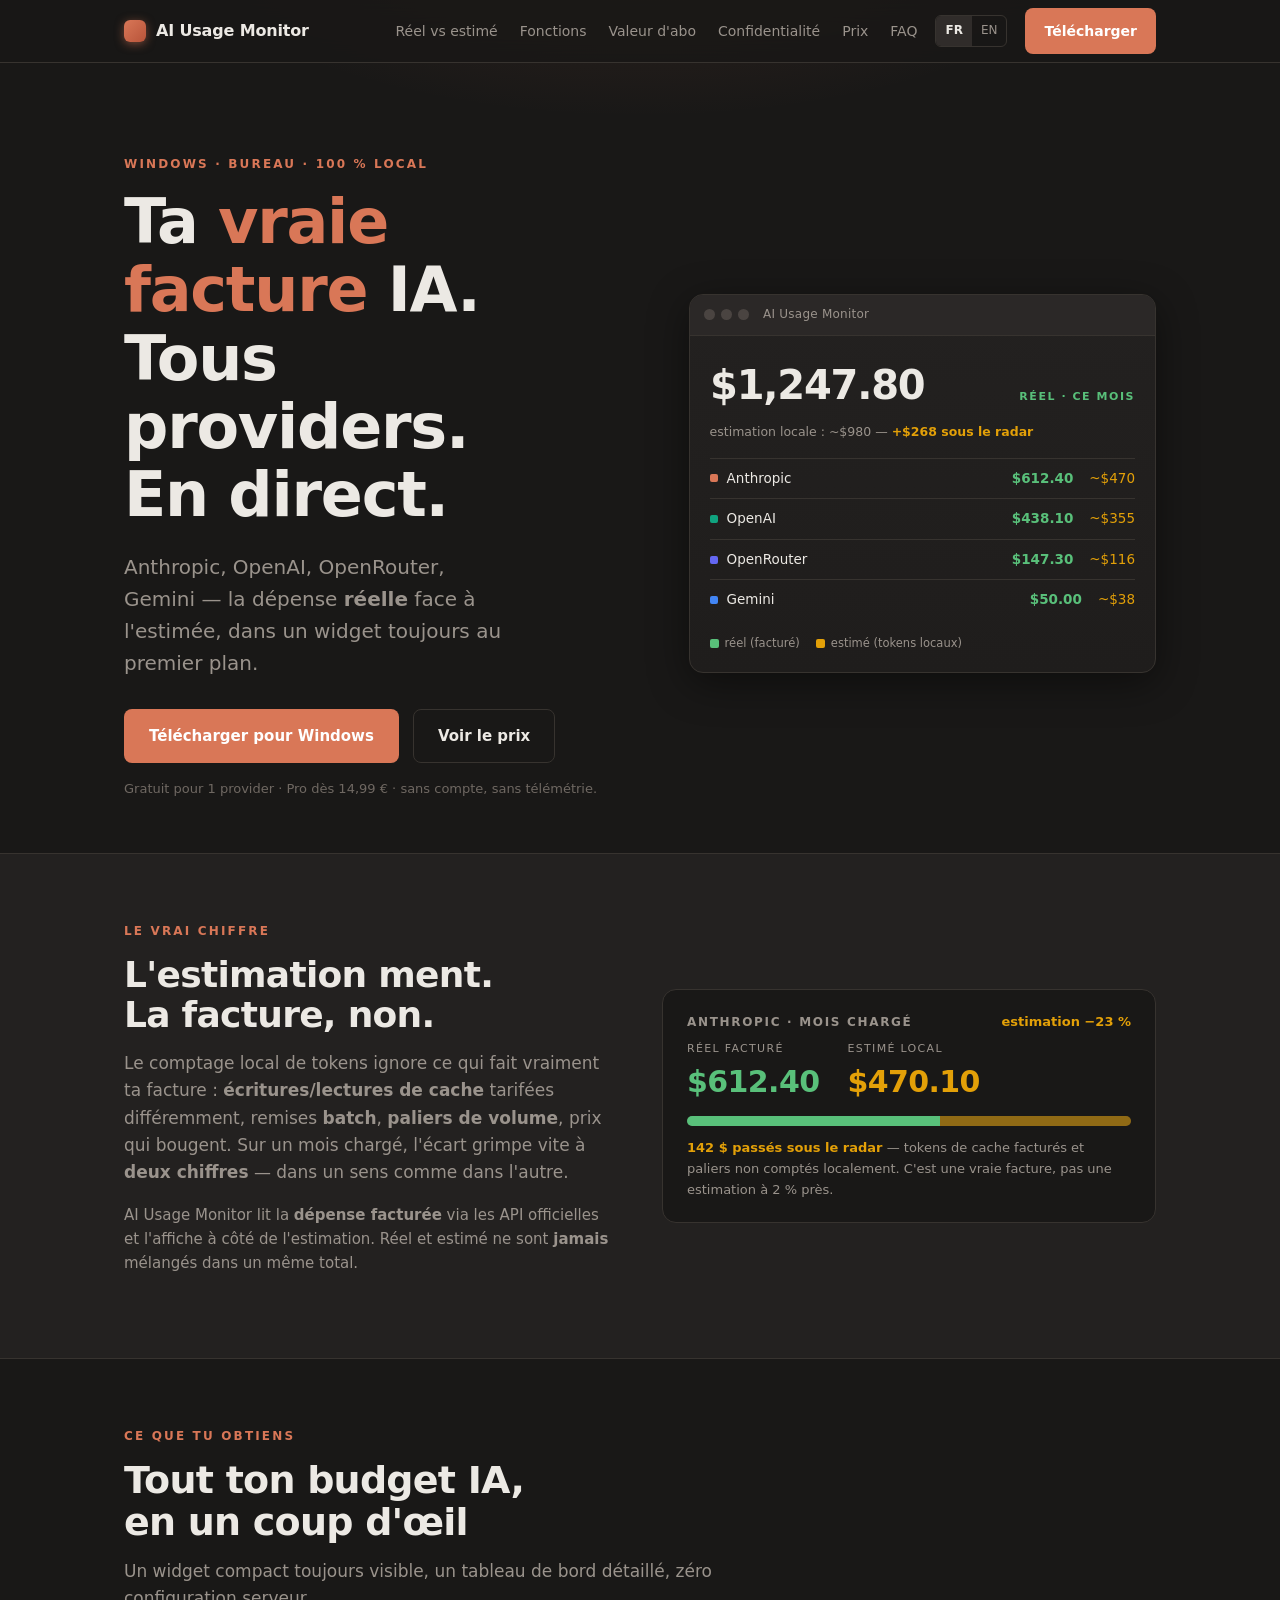
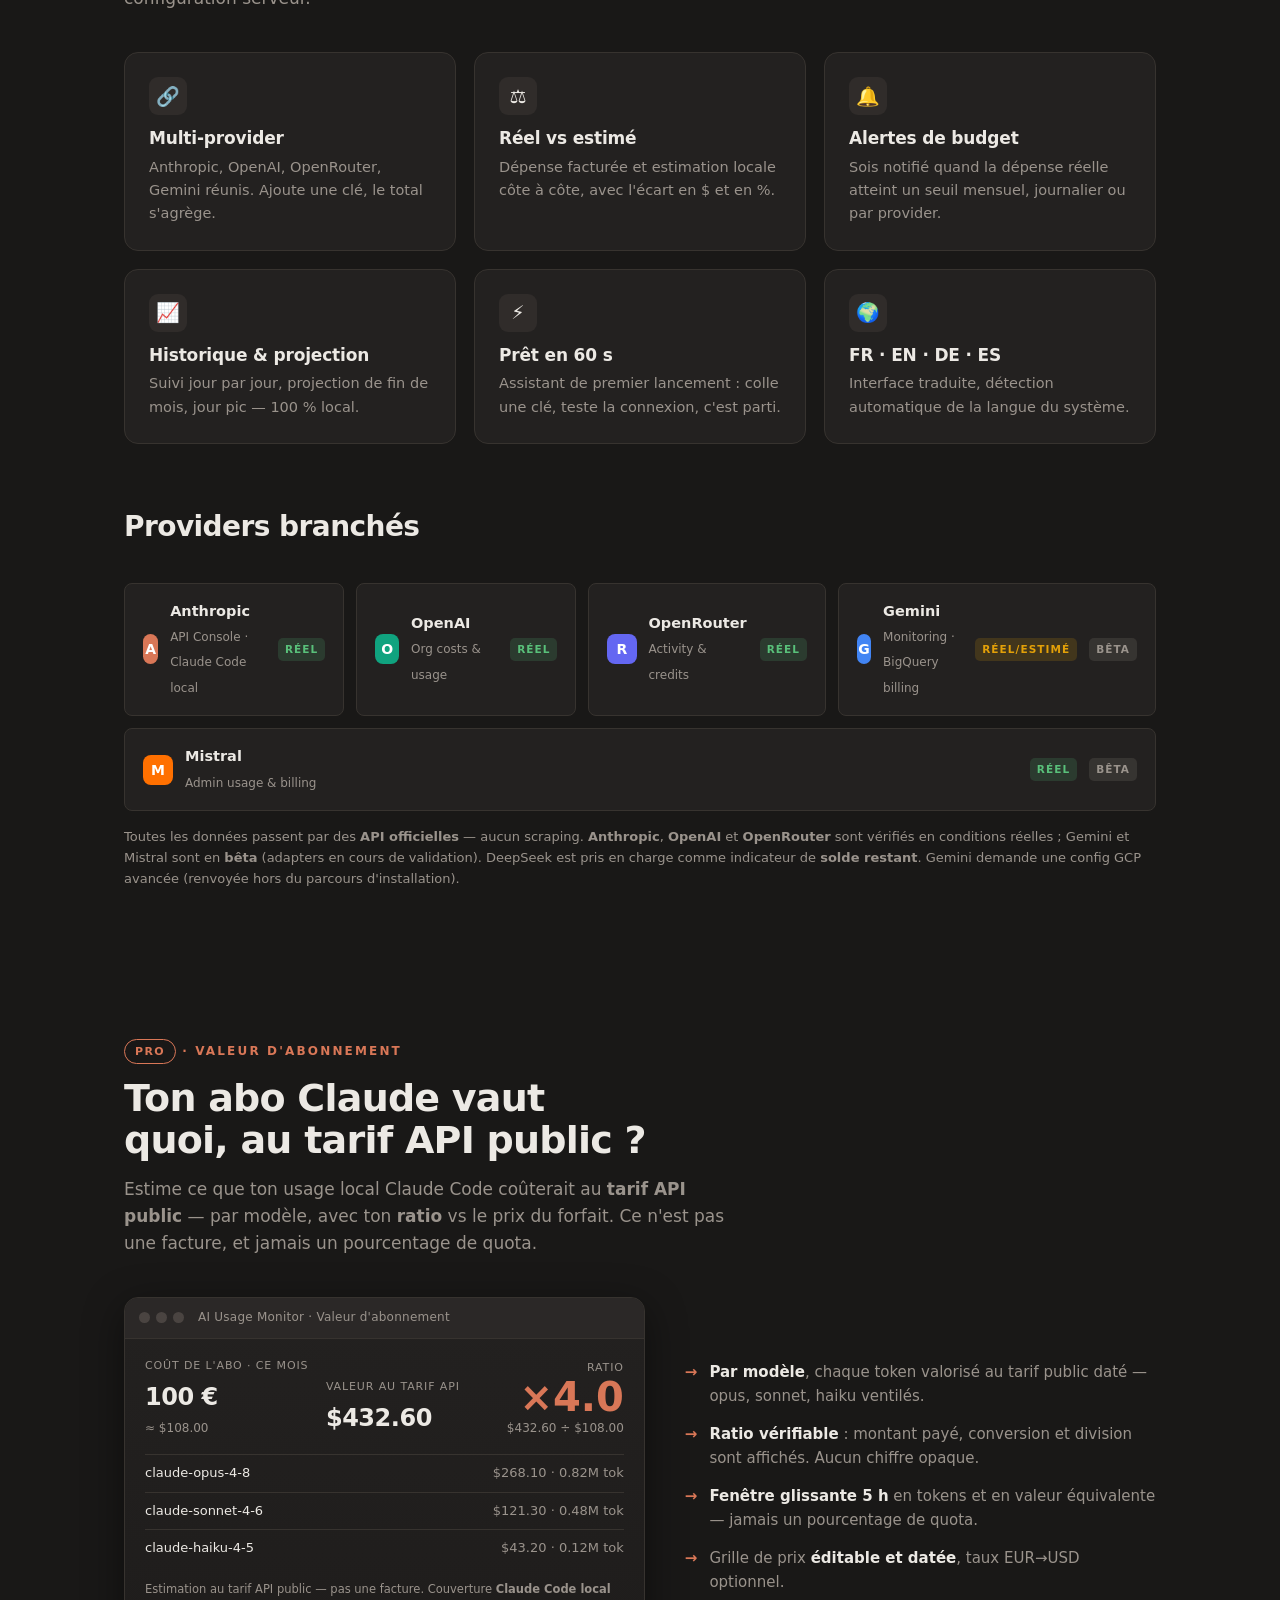
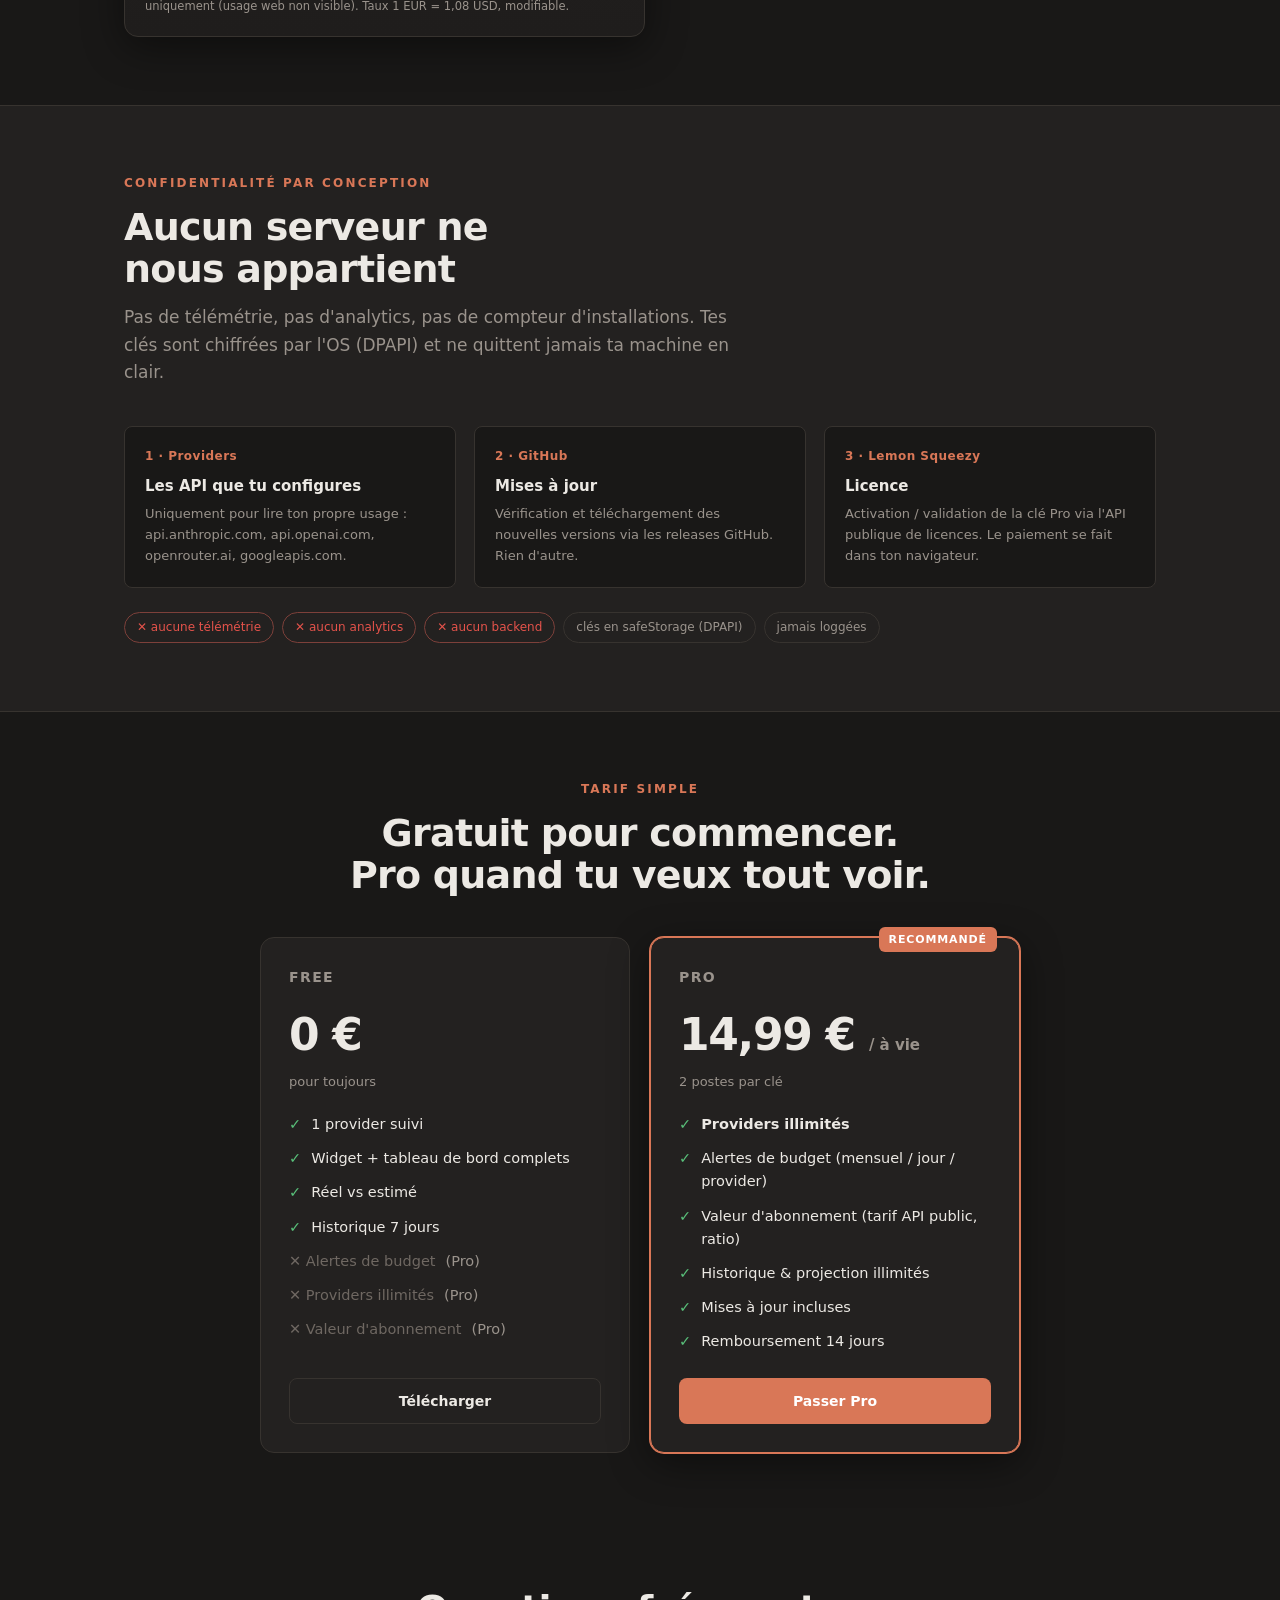
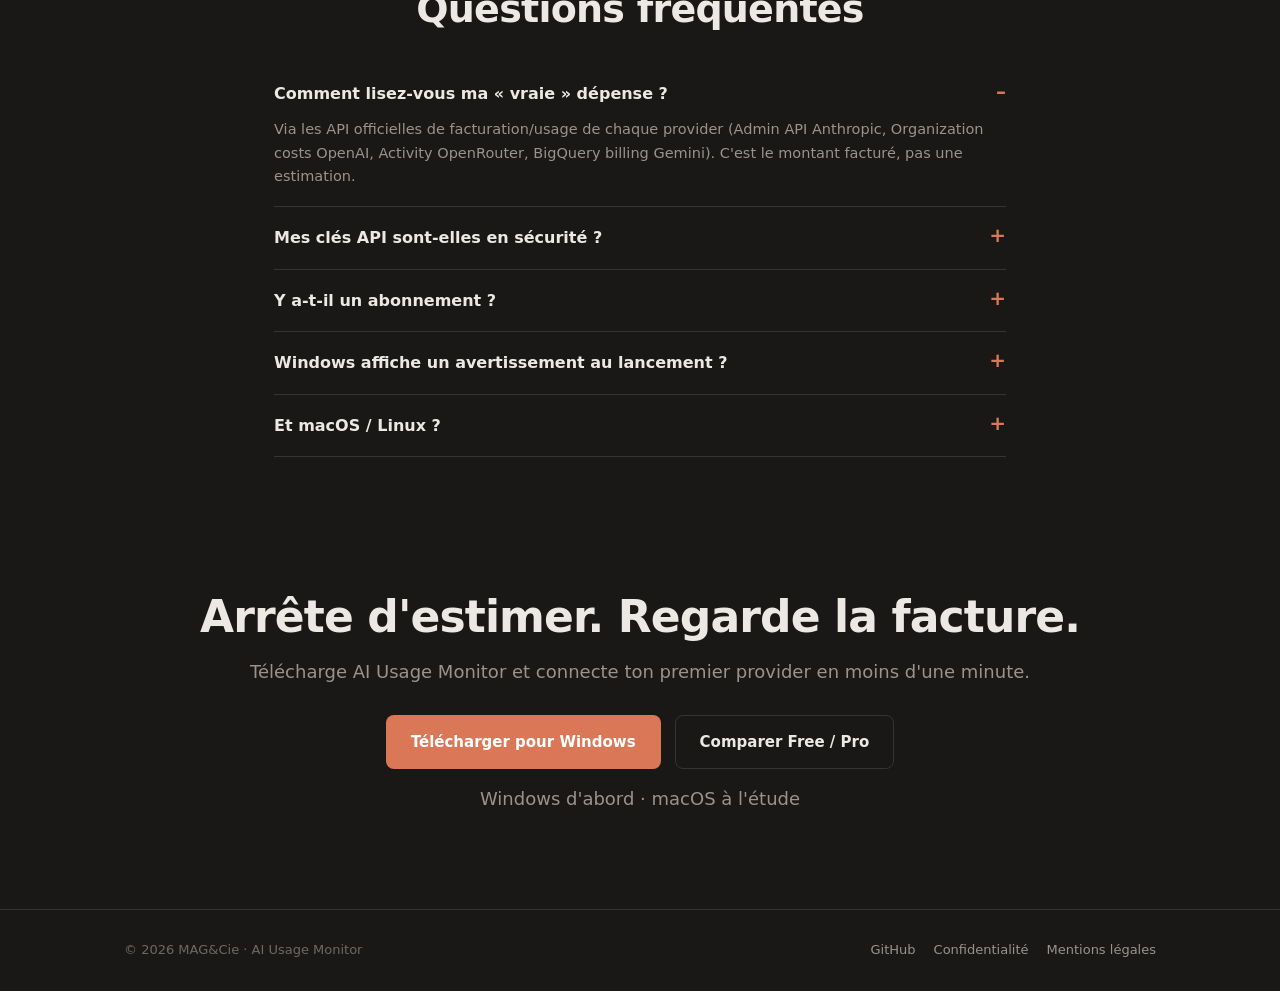
==== commit 46e1926b: "feat(landing): add Subscription value (Pro) section + pricing/nav (FR+EN) New "Valeur d'abonnement /" ====
--- a/index.html
+++ b/index.html
@@ -30,6 +30,7 @@
     <nav class="links">
       <a href="#preuve">Réel vs estimé</a>
       <a href="#features">Fonctions</a>
+      <a href="#subvalue">Valeur d'abo</a>
       <a href="#privacy">Confidentialité</a>
       <a href="#pricing">Prix</a>
       <a href="#faq">FAQ</a>
@@ -122,6 +123,61 @@
     </div>
   </section>
 
+  <section id="subvalue">
+    <style>
+      .sv-grid-2 { display:grid; grid-template-columns:1.05fr .95fr; gap:40px; align-items:center; }
+      @media (max-width:820px){ .sv-grid-2 { grid-template-columns:1fr; gap:28px; } }
+      .sv-list { list-style:none; padding:0; margin:20px 0 0; display:flex; flex-direction:column; gap:14px; }
+      .sv-list li { display:flex; gap:12px; font-size:15px; color:var(--muted); }
+      .sv-list li b { color:var(--fg); font-weight:700; }
+      .sv-list .mk { color:var(--accent); flex:none; font-weight:800; }
+      .sv-pro { display:inline-block; font-size:11px; font-weight:800; letter-spacing:.12em; text-transform:uppercase; color:var(--accent); border:1px solid var(--accent); border-radius:999px; padding:3px 10px; }
+      .sv-mock .head3 { display:grid; grid-template-columns:1fr 1fr auto; gap:14px; align-items:end; margin-bottom:6px; }
+      .sv-col .k { display:block; font-size:11px; text-transform:uppercase; letter-spacing:.08em; color:var(--muted); }
+      .sv-col .v { display:block; font-size:24px; font-weight:800; letter-spacing:-.02em; margin-top:4px; }
+      .sv-col .conv { display:block; font-size:12px; margin-top:2px; }
+      .sv-col.r { text-align:right; }
+      .sv-col.r .rv { display:block; font-size:40px; font-weight:800; line-height:1; color:var(--accent); }
+      .sv-models { margin-top:16px; }
+      .svr { display:flex; justify-content:space-between; font-size:13px; padding:8px 0; border-top:1px solid var(--border); }
+      .svr span:first-child { color:var(--fg); }
+      .sv-disc { font-size:11.5px; line-height:1.5; margin:14px 0 0; }
+    </style>
+    <div class="wrap">
+      <div class="section-head">
+        <div class="eyebrow"><span class="sv-pro">Pro</span> · Valeur d'abonnement</div>
+        <h2>Ton abo Claude vaut quoi, au tarif API public&nbsp;?</h2>
+        <p>Estime ce que ton usage local Claude Code coûterait au <b>tarif API public</b> — par modèle, avec ton <b>ratio</b> vs le prix du forfait. Ce n'est pas une facture, et jamais un pourcentage de quota.</p>
+      </div>
+      <div class="sv-grid-2">
+        <div class="mock sv-mock reveal" aria-label="Aperçu de la valeur d'abonnement">
+          <div class="bar"><i></i><i></i><i></i><span class="ttl">AI Usage Monitor · Valeur d'abonnement</span></div>
+          <div class="body">
+            <div class="head3">
+              <div class="sv-col"><span class="k">Coût de l'abo · ce mois</span><span class="v num">100&nbsp;€</span><span class="conv num muted">≈ $108.00</span></div>
+              <div class="sv-col"><span class="k">Valeur au tarif API</span><span class="v num">$432.60</span></div>
+              <div class="sv-col r"><span class="k">Ratio</span><span class="rv num">×4.0</span><span class="conv num muted">$432.60&nbsp;÷&nbsp;$108.00</span></div>
+            </div>
+            <div class="sv-models">
+              <div class="svr"><span>claude-opus-4-8</span><span class="num muted">$268.10 · 0.82M tok</span></div>
+              <div class="svr"><span>claude-sonnet-4-6</span><span class="num muted">$121.30 · 0.48M tok</span></div>
+              <div class="svr"><span>claude-haiku-4-5</span><span class="num muted">$43.20 · 0.12M tok</span></div>
+            </div>
+            <p class="sv-disc muted">Estimation au tarif API public — pas une facture. Couverture <b>Claude Code local</b> uniquement (usage web non visible). Taux 1&nbsp;EUR = 1,08&nbsp;USD, modifiable.</p>
+          </div>
+        </div>
+        <div class="reveal" style="animation-delay:.1s">
+          <ul class="sv-list">
+            <li><span class="mk">→</span><span><b>Par modèle</b>, chaque token valorisé au tarif public daté — opus, sonnet, haiku ventilés.</span></li>
+            <li><span class="mk">→</span><span><b>Ratio vérifiable</b> : montant payé, conversion et division sont affichés. Aucun chiffre opaque.</span></li>
+            <li><span class="mk">→</span><span><b>Fenêtre glissante 5&nbsp;h</b> en tokens et en valeur équivalente — jamais un pourcentage de quota.</span></li>
+            <li><span class="mk">→</span><span>Grille de prix <b>éditable et datée</b>, taux EUR→USD optionnel.</span></li>
+          </ul>
+        </div>
+      </div>
+    </div>
+  </section>
+
   <section id="privacy" class="privacy">
     <div class="wrap">
       <div class="section-head">
@@ -162,6 +218,7 @@
             <li>Historique 7 jours</li>
             <li class="off">✕&nbsp;Alertes de budget <span class="muted">(Pro)</span></li>
             <li class="off">✕&nbsp;Providers illimités <span class="muted">(Pro)</span></li>
+            <li class="off">✕&nbsp;Valeur d'abonnement <span class="muted">(Pro)</span></li>
           </ul>
           <a class="btn ghost" href="#download">Télécharger</a>
         </div>
@@ -173,6 +230,7 @@
           <ul>
             <li><b>Providers illimités</b></li>
             <li>Alertes de budget (mensuel / jour / provider)</li>
+            <li>Valeur d'abonnement (tarif API public, ratio)</li>
             <li>Historique &amp; projection illimités</li>
             <li>Mises à jour incluses</li>
             <li>Remboursement 14 jours</li>
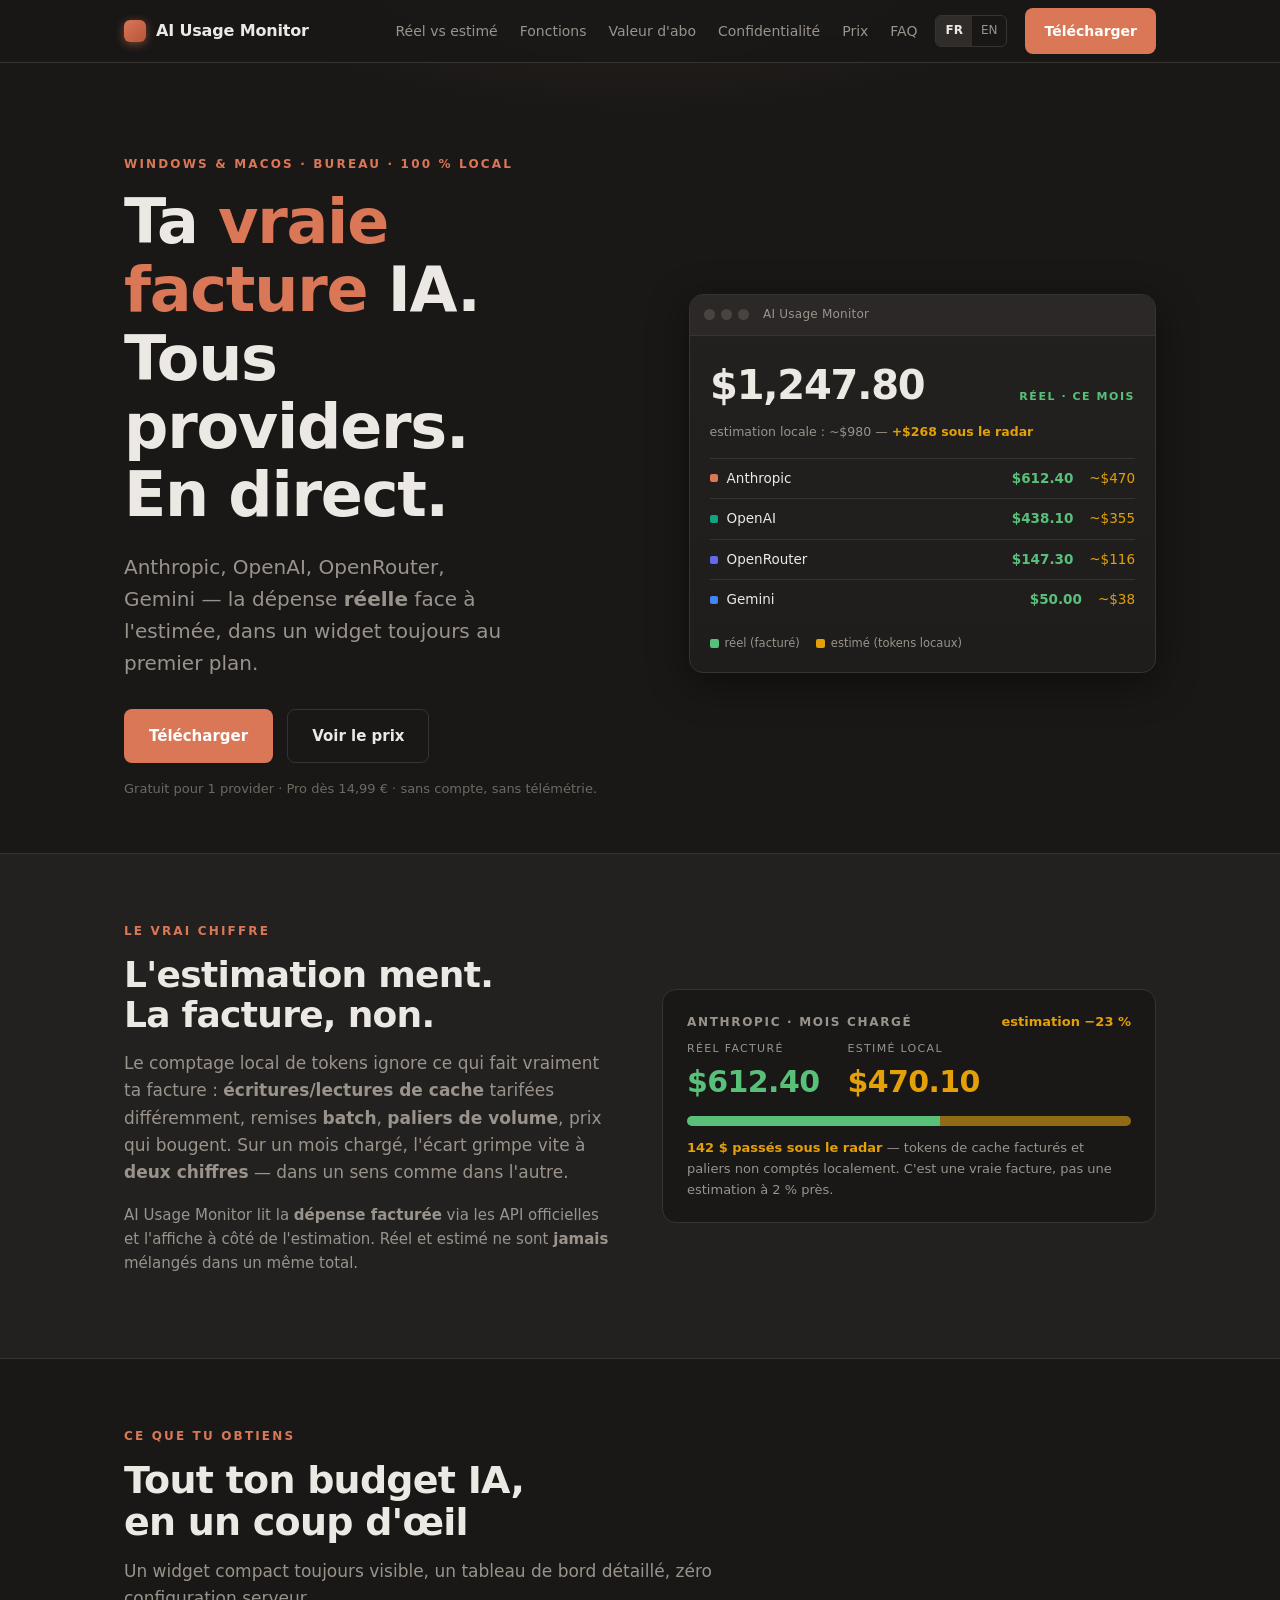
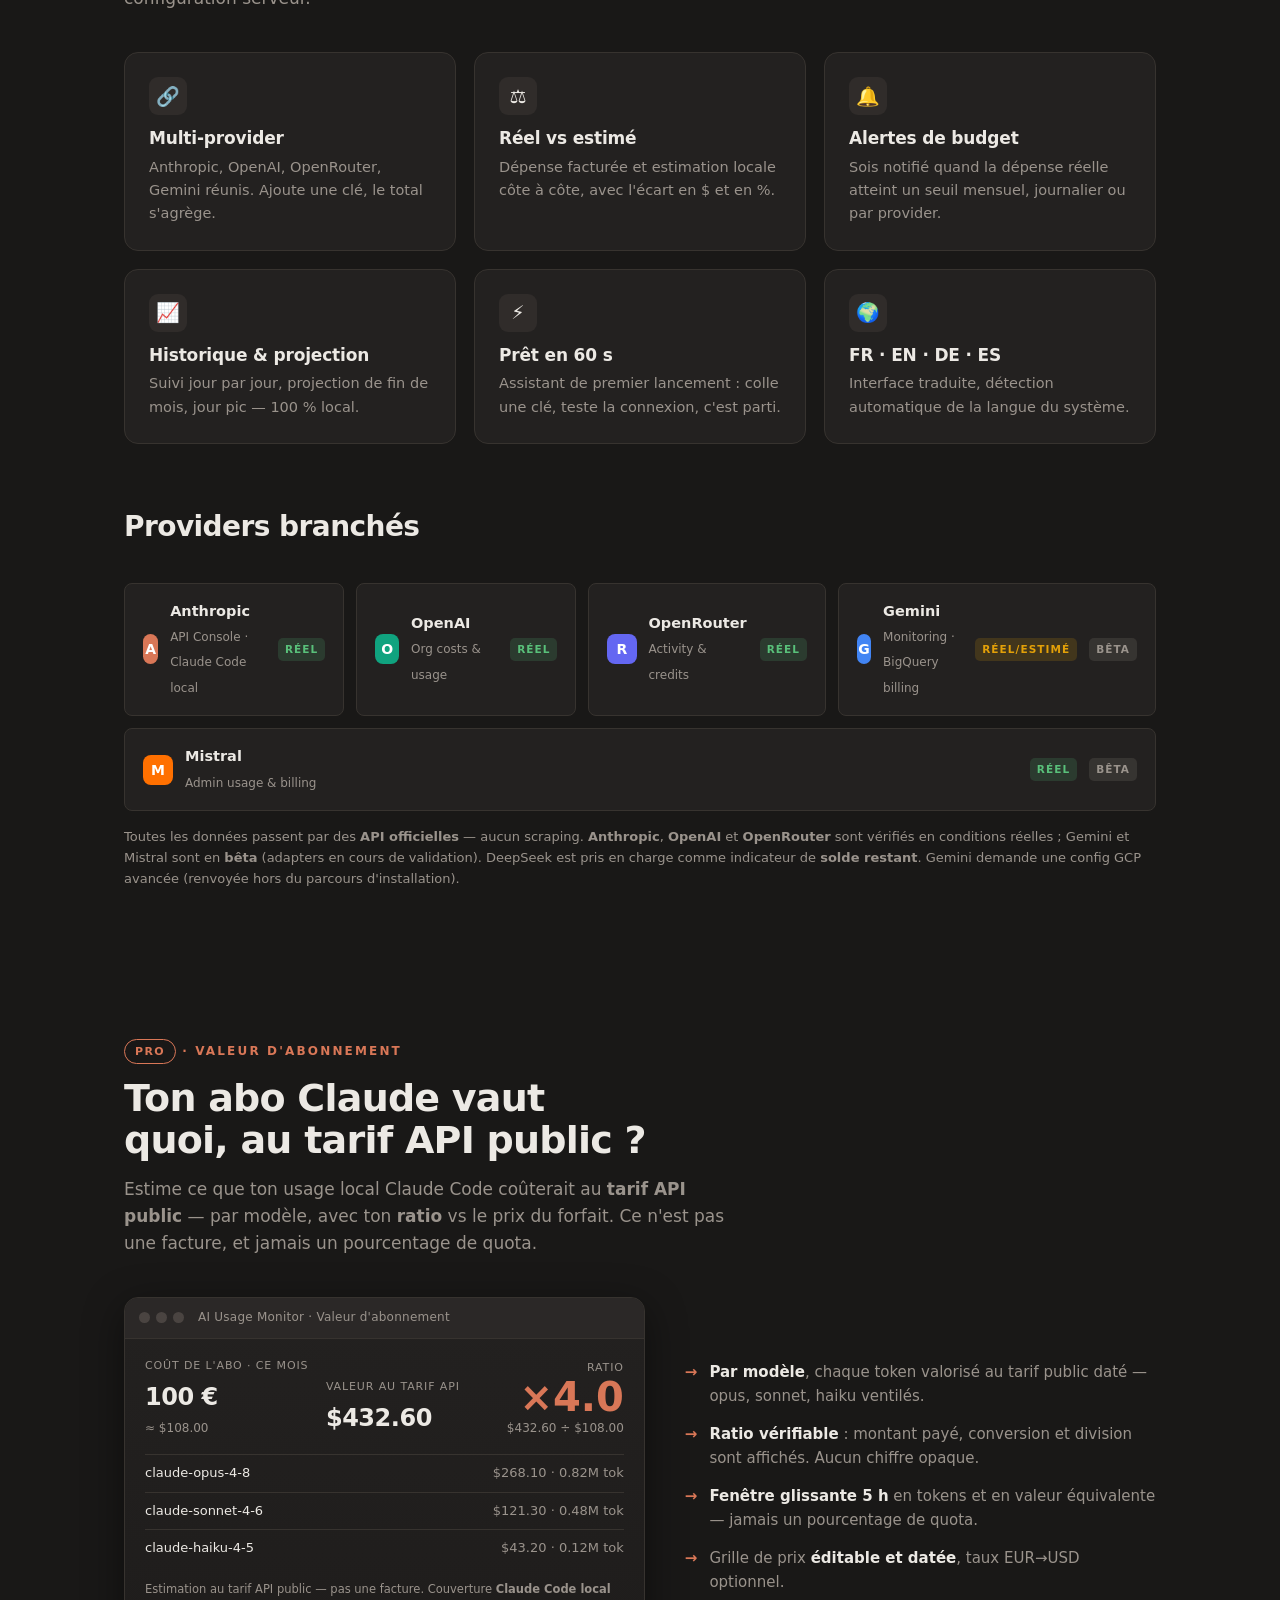
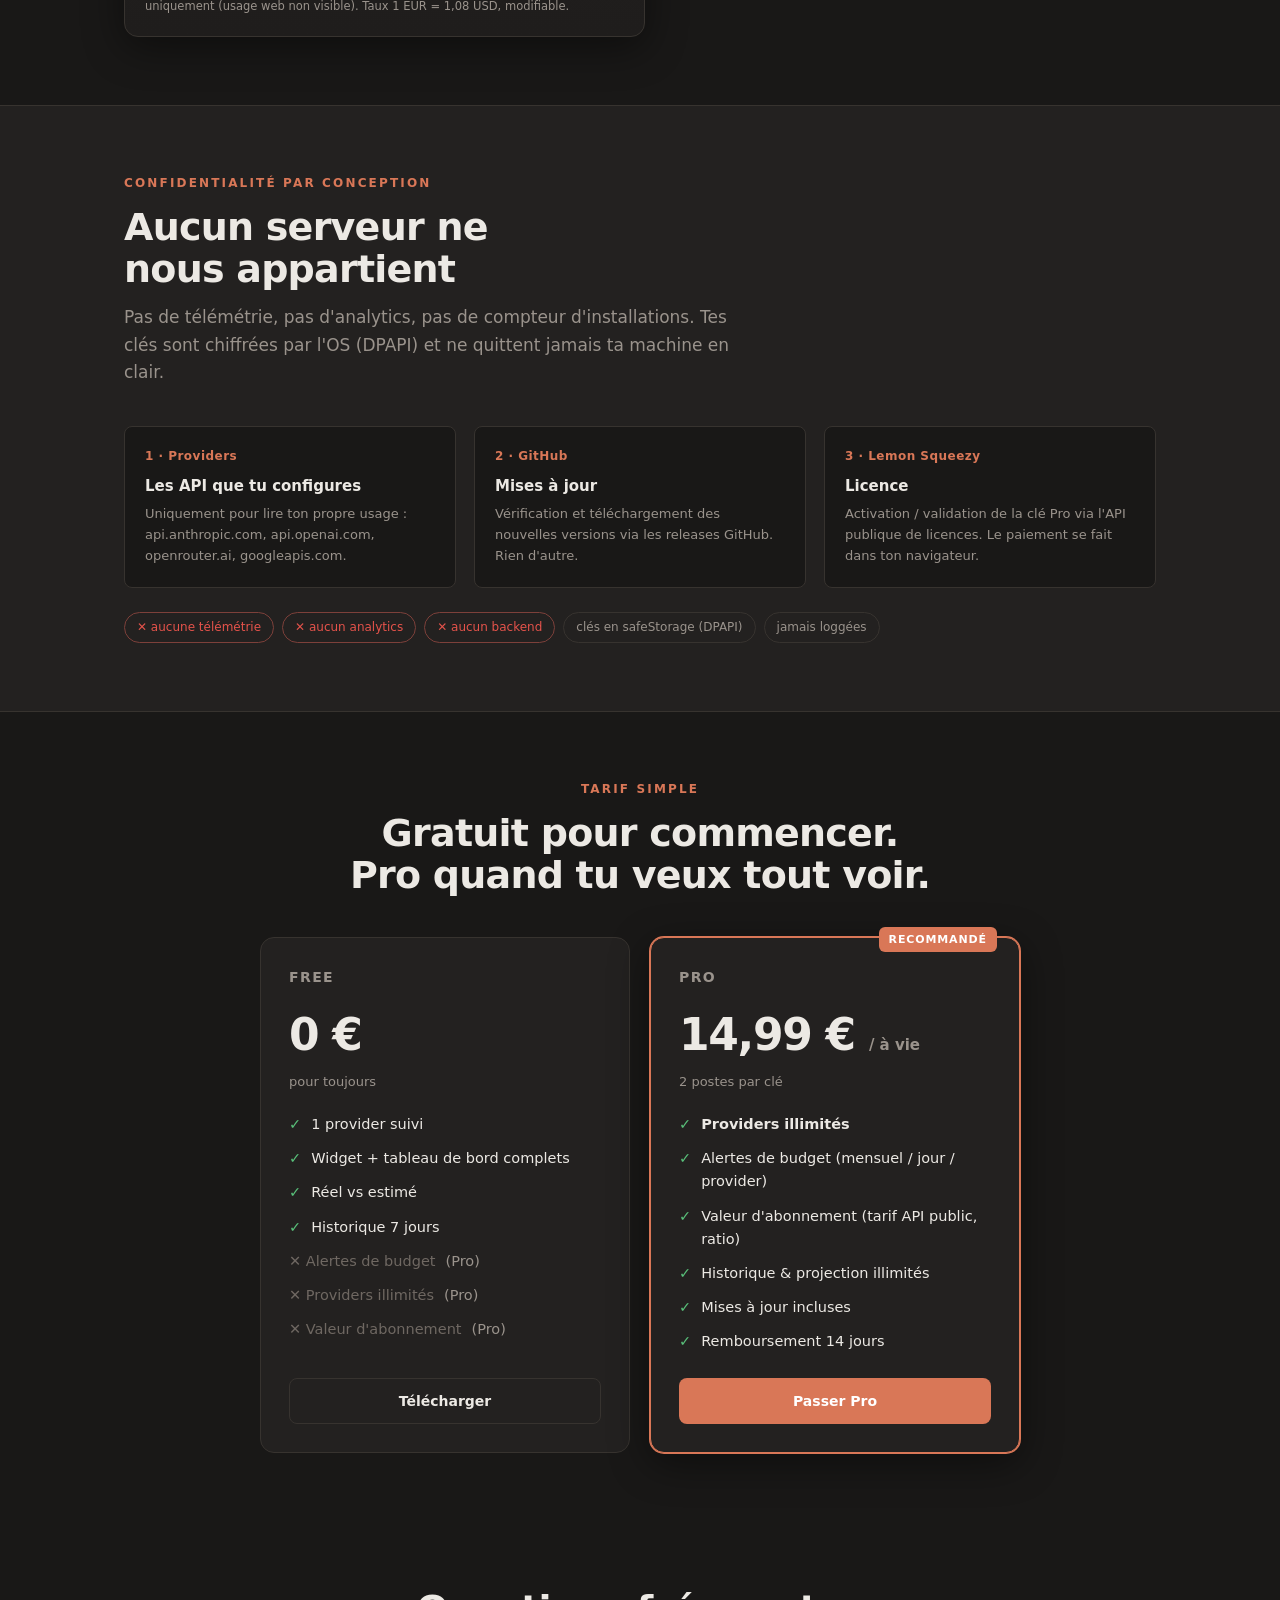
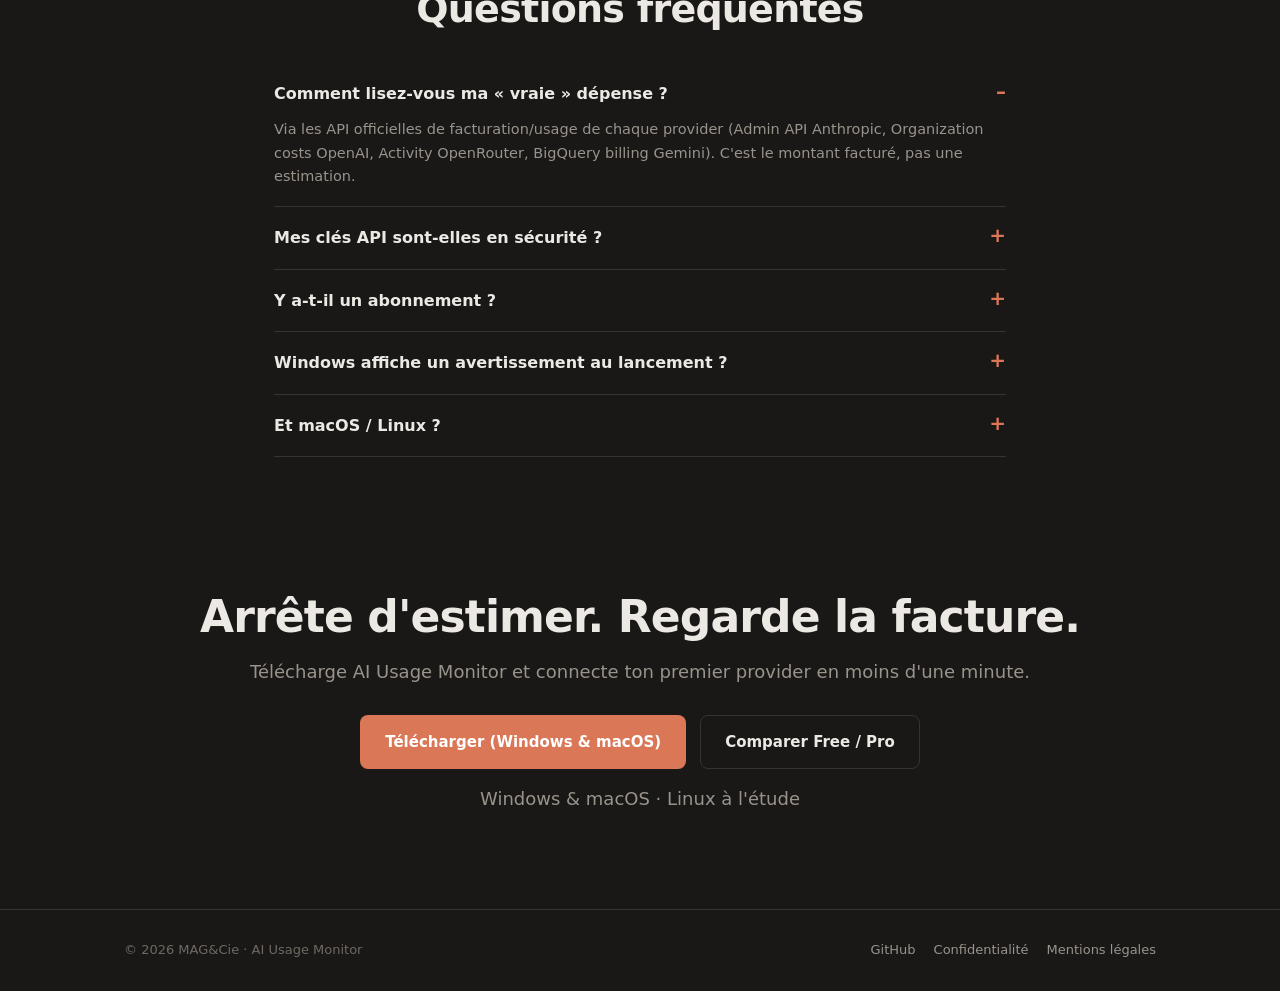
==== commit f3139451: "docs(landing): announce macOS availability (Windows & macOS) macOS build is now published, signed an" ====
--- a/index.html
+++ b/index.html
@@ -4,7 +4,7 @@
 <meta charset="utf-8">
 <meta name="viewport" content="width=device-width, initial-scale=1">
 <title>AI Usage Monitor — Ta vraie facture IA, tous providers, en direct</title>
-<meta name="description" content="Suivez votre dépense IA réelle (Anthropic, OpenAI, OpenRouter, Gemini) face à l'estimation, dans un widget Windows 100 % local. Sans télémétrie.">
+<meta name="description" content="Suivez votre dépense IA réelle (Anthropic, OpenAI, OpenRouter, Gemini) face à l'estimation, dans un widget Windows & macOS 100 % local. Sans télémétrie.">
 <link rel="canonical" href="https://mag-cie.github.io/ai-usage-monitor/">
 <meta property="og:title" content="AI Usage Monitor">
 <meta property="og:description" content="Ta vraie facture IA. Tous providers. En direct.">
@@ -44,11 +44,11 @@
   <section class="hero">
     <div class="wrap hero-grid">
       <div class="reveal">
-        <div class="eyebrow">Windows · bureau · 100&nbsp;% local</div>
+        <div class="eyebrow">Windows &amp; macOS · bureau · 100&nbsp;% local</div>
         <h1>Ta <span class="accent">vraie facture</span> IA.<br>Tous providers. En&nbsp;direct.</h1>
         <p class="lede">Anthropic, OpenAI, OpenRouter, Gemini — la dépense <b>réelle</b> face à l'estimée, dans un widget toujours au premier plan.</p>
         <div class="cta-row">
-          <a class="btn lg" href="#download">Télécharger pour Windows</a>
+          <a class="btn lg" href="#download">Télécharger</a>
           <a class="btn ghost lg" href="#pricing">Voir le prix</a>
         </div>
         <p class="sub-note">Gratuit pour 1 provider · Pro dès 14,99&nbsp;€ · sans compte, sans télémétrie.</p>
@@ -248,7 +248,7 @@
       <details><summary>Mes clés API sont-elles en sécurité ?</summary><p>Oui. Elles sont chiffrées par l'OS (Windows DPAPI via Electron safeStorage) avant d'atteindre le disque, ne sont jamais journalisées, et ne sont envoyées qu'à l'API de leur propre provider.</p></details>
       <details><summary>Y a-t-il un abonnement ?</summary><p>Non. Pro est un achat unique (14,99&nbsp;€) avec 2 activations et les mises à jour incluses. La version Free reste gratuite indéfiniment.</p></details>
       <details><summary>Windows affiche un avertissement au lancement ?</summary><p>Les premières versions ne sont pas encore signées avec un certificat OV, donc SmartScreen peut afficher « éditeur inconnu ». L'installeur est scanné <a href="https://www.virustotal.com/gui/file/211940d1a365744413a5d4d427f3b72f94df68ee7dd08477f4fdba38e0e2add4/detection" target="_blank" rel="noopener"><b>0 détection sur VirusTotal</b></a> ; clique « Informations complémentaires → Exécuter quand même ».</p></details>
-      <details><summary>Et macOS / Linux ?</summary><p>La version Windows est disponible en premier ; macOS et Linux sont à l'étude.</p></details>
+      <details><summary>Et macOS / Linux ?</summary><p>Windows et macOS sont disponibles. La build macOS est <b>signée et notarisée par Apple</b> (universelle Intel + Apple&nbsp;Silicon) : elle s'ouvre sans avertissement « développeur non identifié ». Linux est à l'étude.</p></details>
     </div>
   </section>
 
@@ -257,10 +257,10 @@
       <h2>Arrête d'estimer. Regarde la facture.</h2>
       <p>Télécharge AI Usage Monitor et connecte ton premier provider en moins d'une minute.</p>
       <div class="cta-row" style="justify-content:center;display:flex;gap:14px;flex-wrap:wrap">
-        <a class="btn lg" href="https://github.com/MAG-Cie/ai-usage-monitor/releases/latest" target="_blank" rel="noopener">Télécharger pour Windows</a>
+        <a class="btn lg" href="https://github.com/MAG-Cie/ai-usage-monitor/releases/latest" target="_blank" rel="noopener">Télécharger (Windows &amp; macOS)</a>
         <a class="btn ghost lg" href="#pricing">Comparer Free / Pro</a>
       </div>
-      <p class="waitlist">Windows d'abord · macOS à l'étude</p>
+      <p class="waitlist">Windows &amp; macOS · Linux à l'étude</p>
     </div>
   </section>
 </main>
